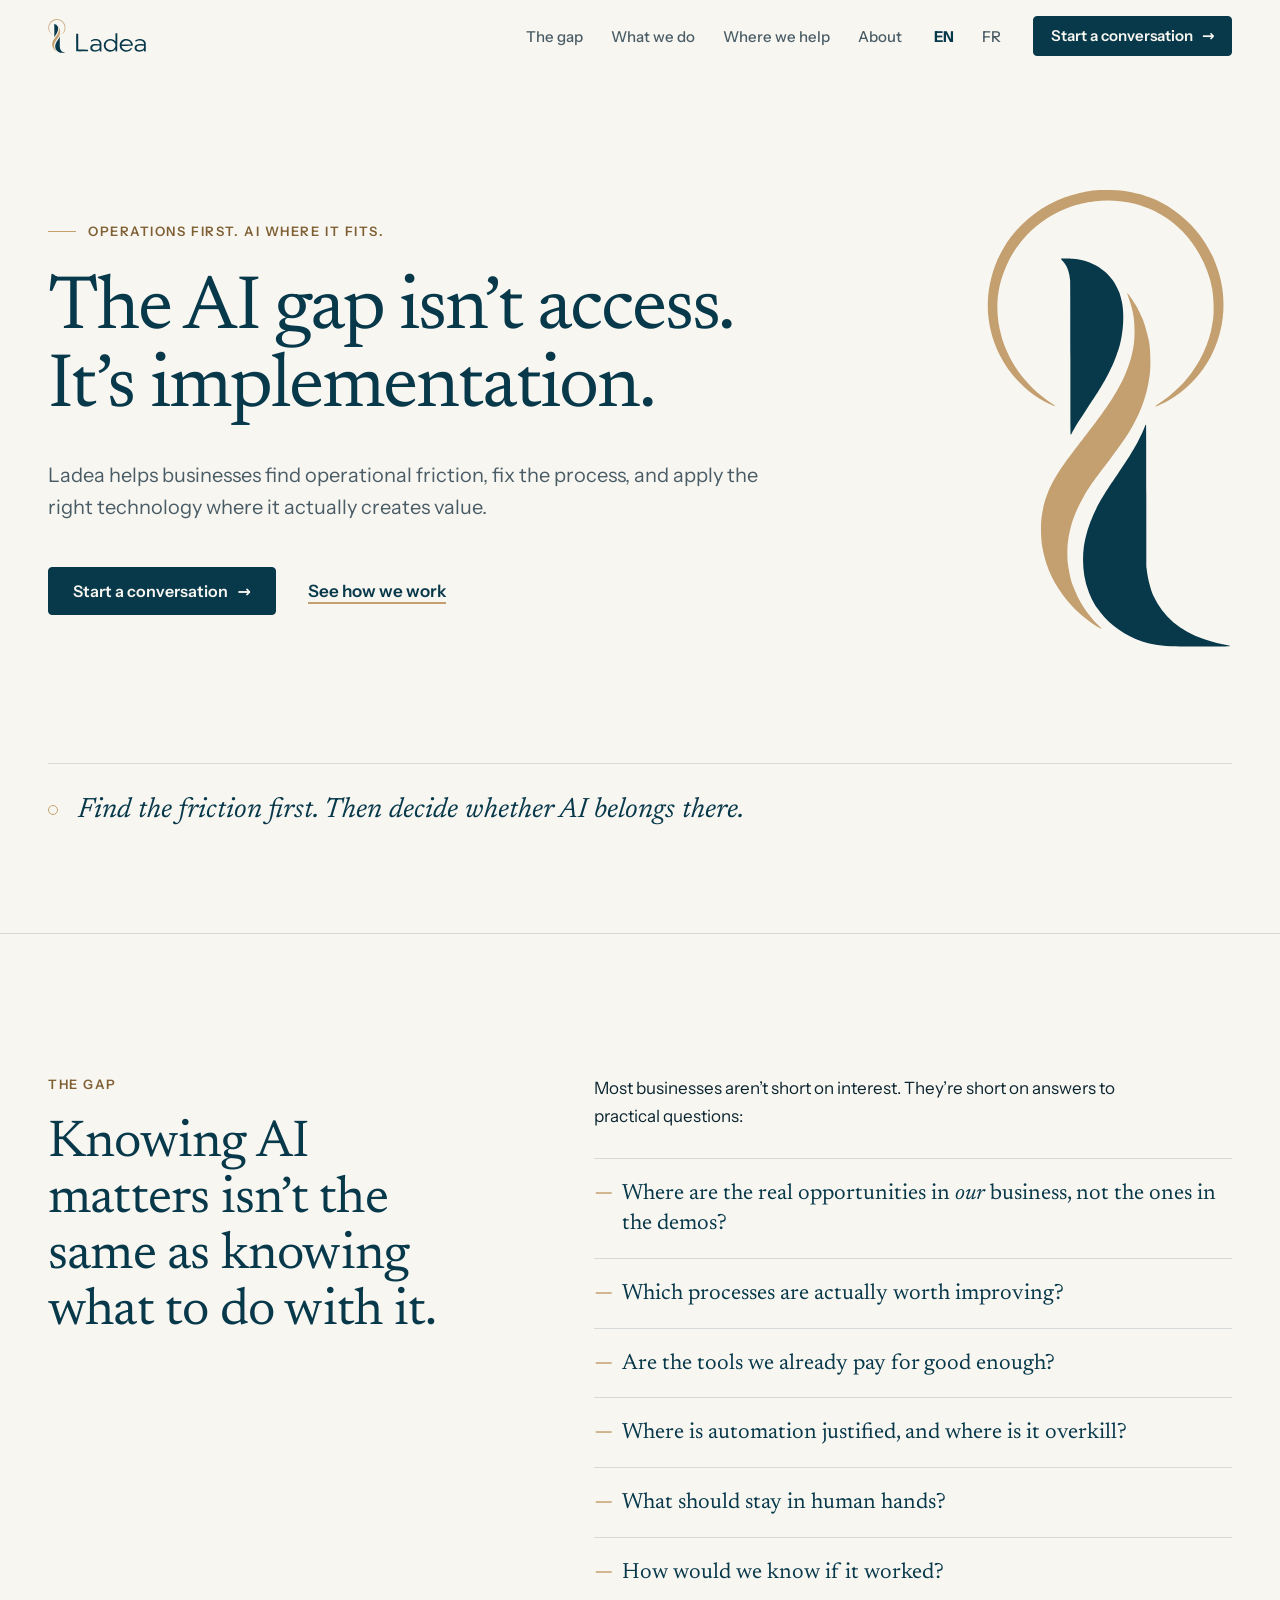
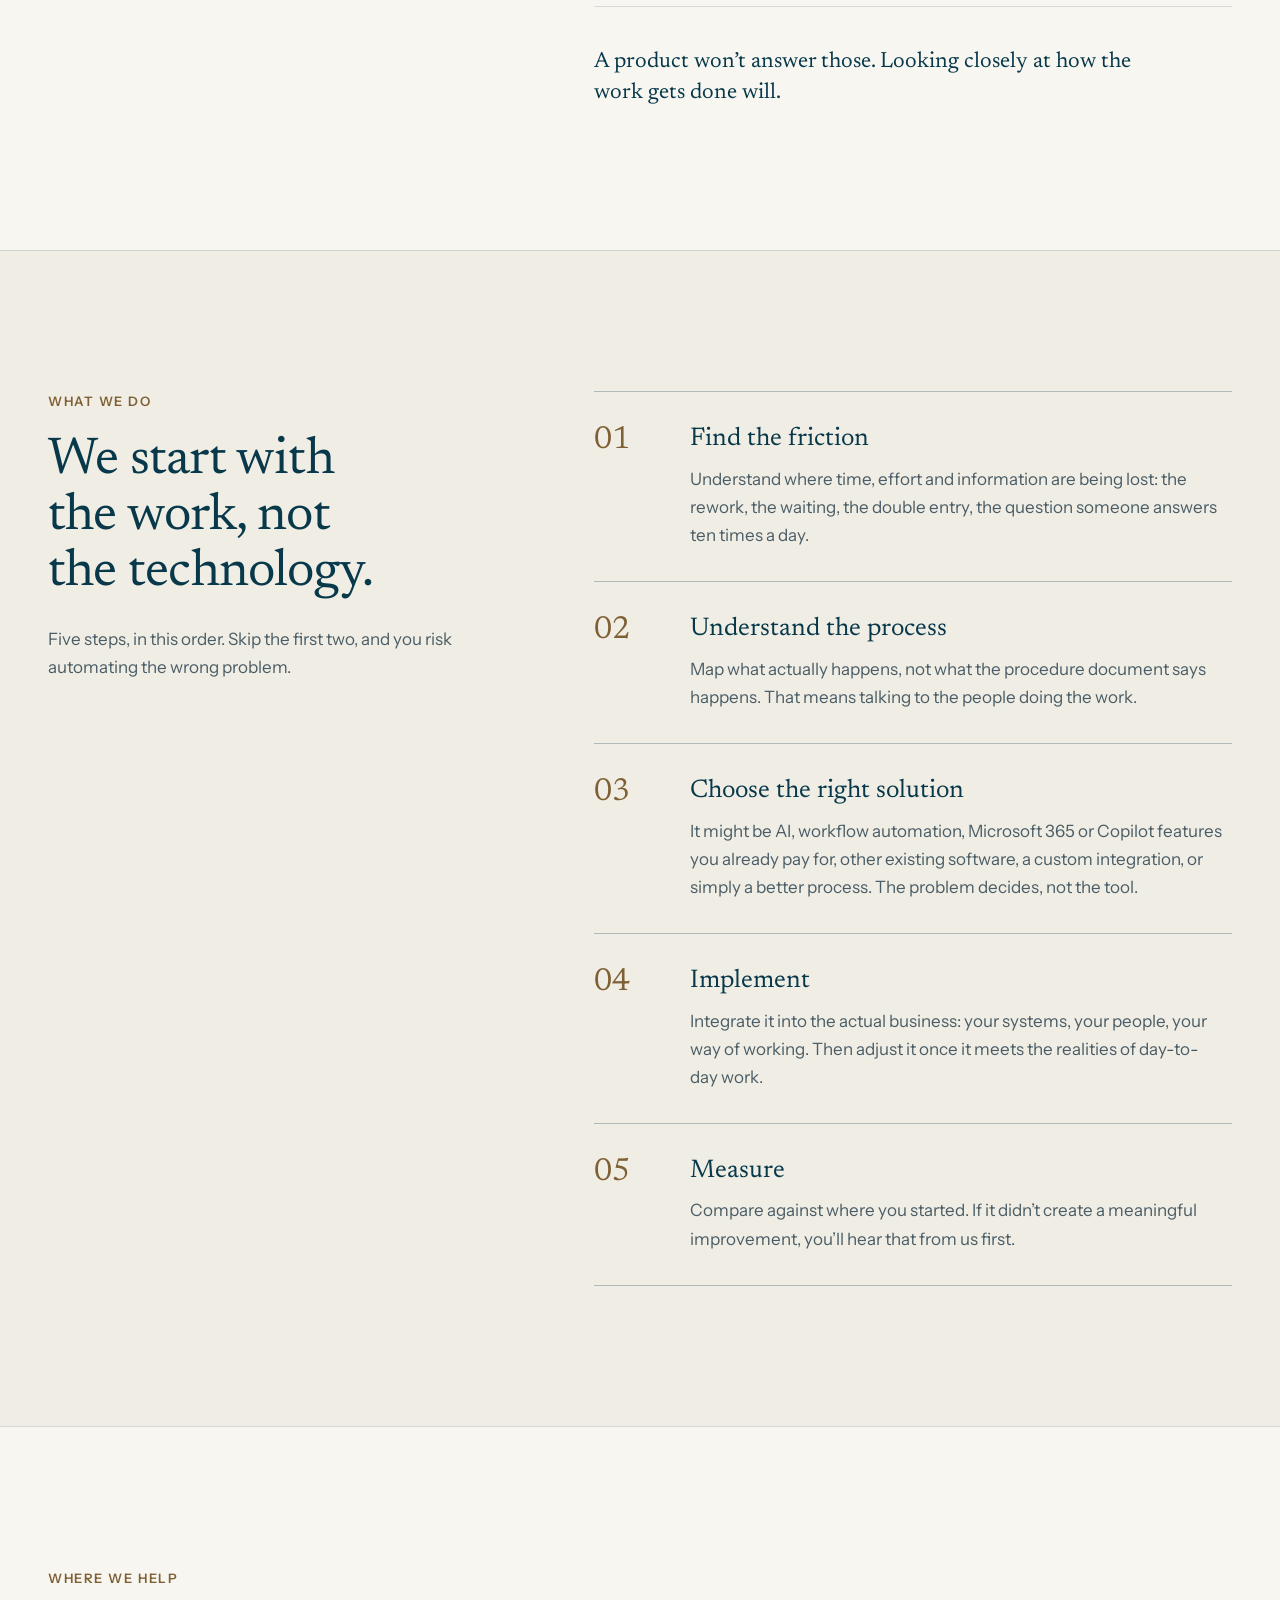
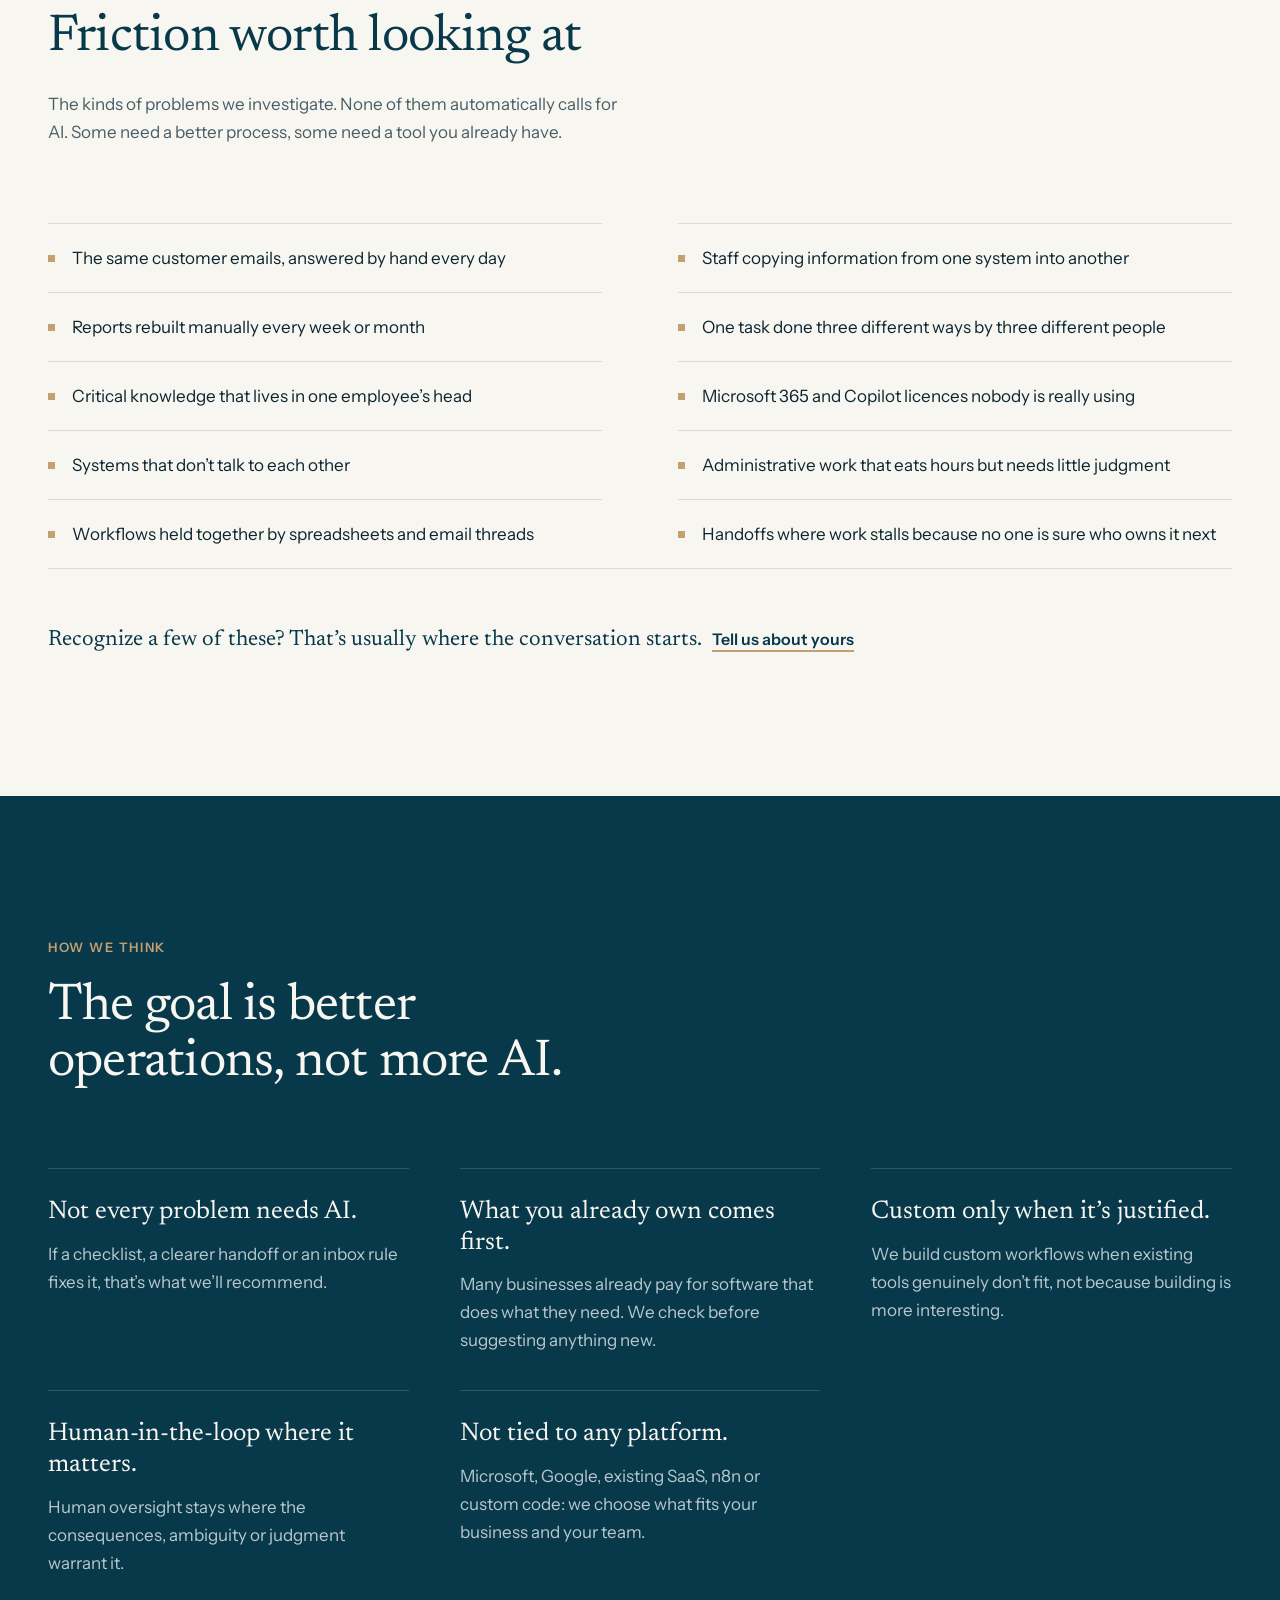
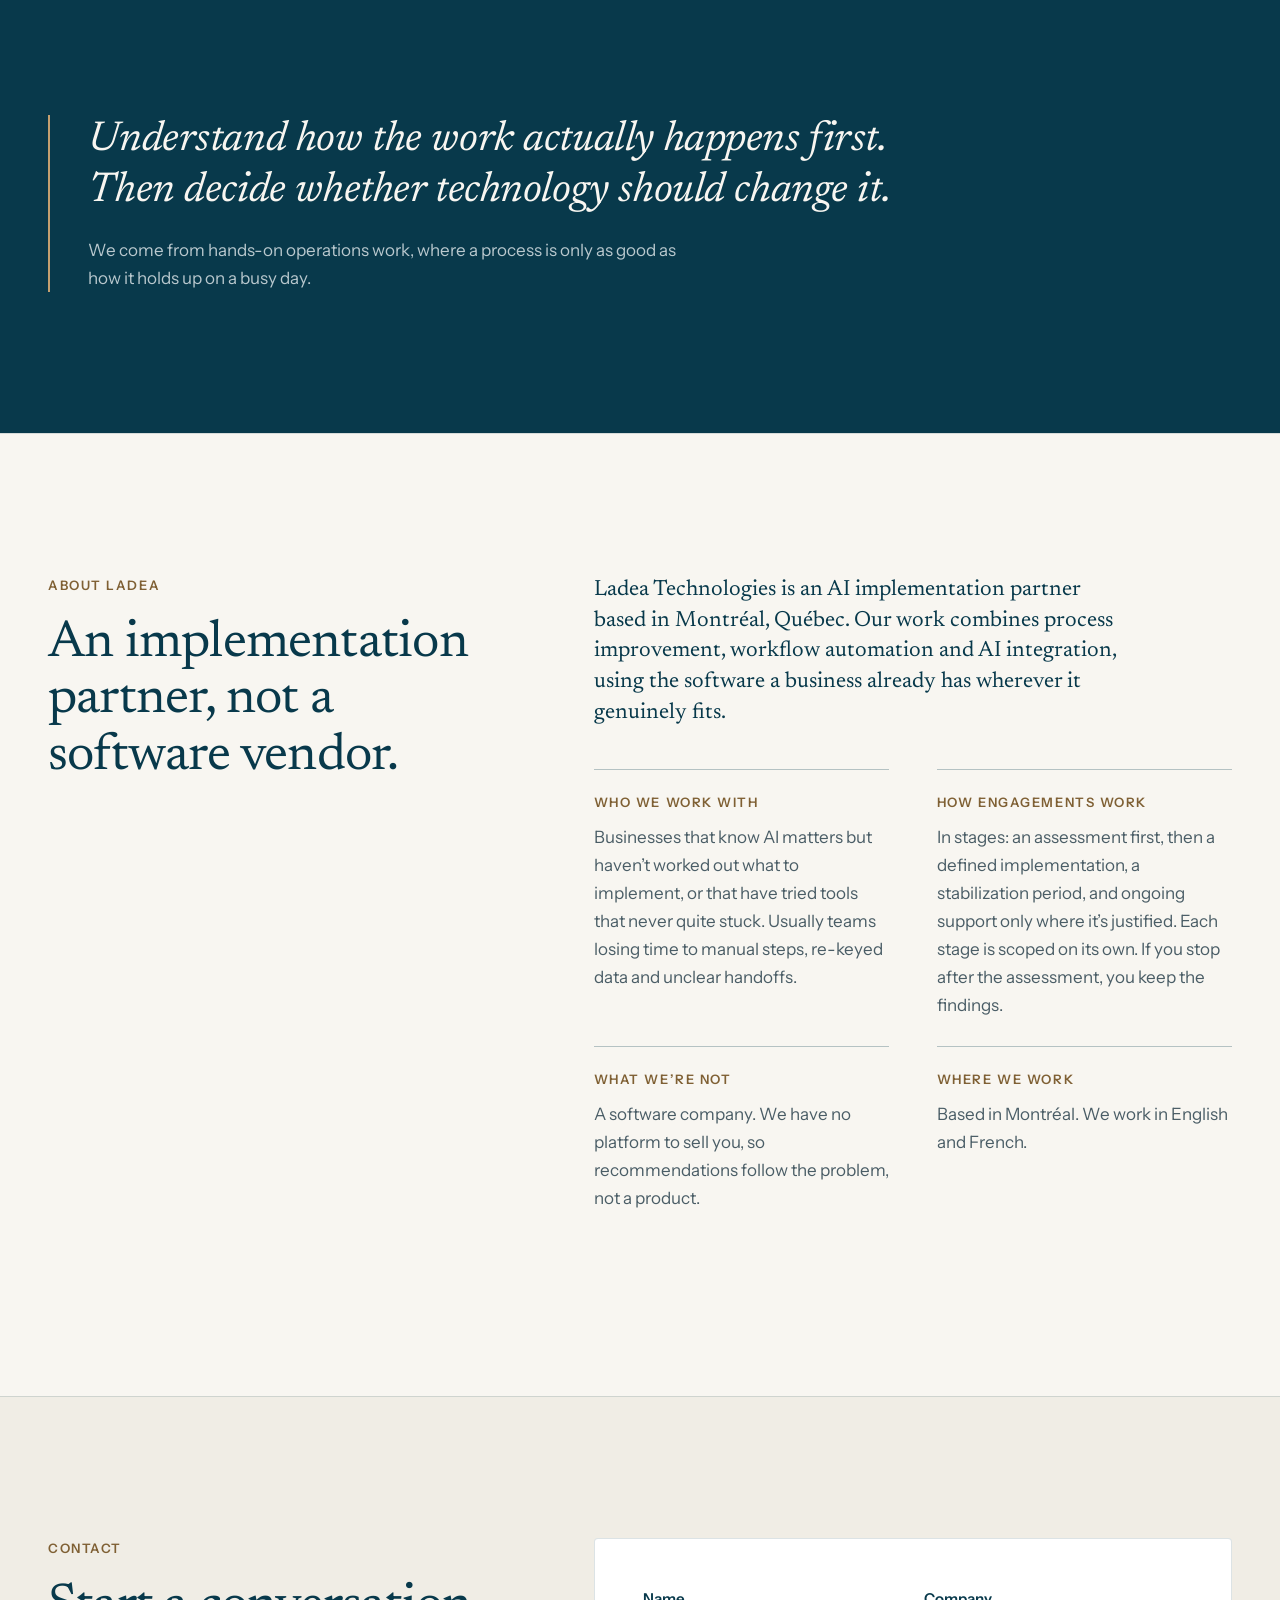
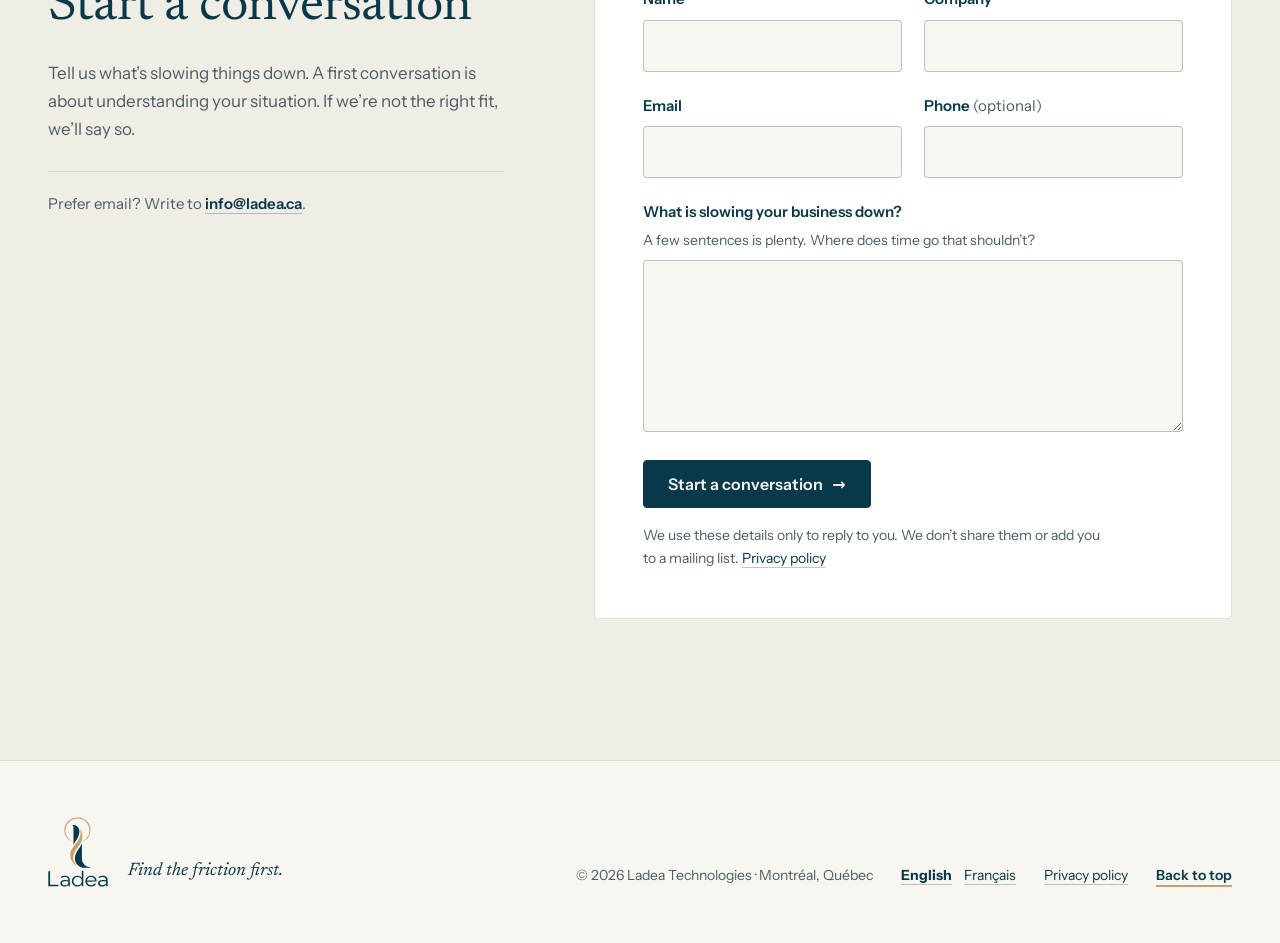
==== public/index.html @ 9070e214 "Import ladea.ca site source Co-Authored-By: Claude Opus 5.5 (1M context) <noreply@anthropic.com> Cla" ====
<!doctype html>
<html lang="en-CA">
<head>
  <meta charset="utf-8">
  <script>document.documentElement.classList.add('js')</script>
  <meta name="viewport" content="width=device-width, initial-scale=1">
  <title>Ladea | AI Implementation and Process Improvement in Montréal</title>
  <meta name="description" content="Ladea is a Montréal-based AI implementation partner. We find operational friction, fix the process, then apply the right technology where it creates value.">
  <meta name="robots" content="index, follow, max-snippet:-1, max-image-preview:large">
  <link rel="canonical" href="https://ladea.ca/">
  <!-- hreflang links are generated automatically once a second locale (e.g. locales/fr.json) exists -->
  <link rel="alternate" hreflang="en" href="https://ladea.ca/">
  <link rel="alternate" hreflang="fr" href="https://ladea.ca/fr/">
  <link rel="alternate" hreflang="x-default" href="https://ladea.ca/">
  
  <meta name="theme-color" content="#F8F6F1">
  <meta name="color-scheme" content="light">

  <!-- Open Graph / social previews -->
  <meta property="og:type" content="website">
  <meta property="og:site_name" content="Ladea">
  <meta property="og:locale" content="en_CA">
  <meta property="og:locale:alternate" content="fr_CA">
    <meta property="og:url" content="https://ladea.ca/">
  <meta property="og:title" content="The AI gap isn’t access. It’s implementation.">
  <meta property="og:description" content="Ladea helps businesses find operational friction, fix the process, and apply the right technology where it actually creates value.">
  <meta property="og:image" content="https://ladea.ca/assets/og-image.png">
  <meta property="og:image:type" content="image/png">
  <meta property="og:image:width" content="1200">
  <meta property="og:image:height" content="630">
  <meta property="og:image:alt" content="Ladea logo with the line: Find the friction first. Then decide whether AI belongs there.">
  <meta name="twitter:card" content="summary_large_image">
  <meta name="twitter:title" content="The AI gap isn’t access. It’s implementation.">
  <meta name="twitter:description" content="Ladea helps businesses find operational friction, fix the process, and apply the right technology where it actually creates value.">
  <meta name="twitter:image" content="https://ladea.ca/assets/og-image.png">
  <meta name="twitter:image:alt" content="Ladea logo with the line: Find the friction first. Then decide whether AI belongs there.">

  <!-- Icons (placeholders generated from the logo mark; replace when final icons exist) -->
  <link rel="icon" href="favicon.svg" type="image/svg+xml">
  <link rel="icon" href="favicon.ico" sizes="32x32">
  <link rel="apple-touch-icon" href="apple-touch-icon.png">

  <!-- Self-hosted fonts: no third-party requests -->
  <link rel="preload" href="fonts/newsreader-latin-wght-normal.woff2" as="font" type="font/woff2" crossorigin>
  <link rel="preload" href="fonts/instrument-sans-latin-wght-normal.woff2" as="font" type="font/woff2" crossorigin>
  <link rel="stylesheet" href="styles.css">
  <script defer src="script.js"></script>

  <script type="application/ld+json">{"@context":"https://schema.org","@graph":[{"@type":"ProfessionalService","@id":"https://ladea.ca/#organization","name":"Ladea Technologies","alternateName":"Ladea","url":"https://ladea.ca/","logo":{"@type":"ImageObject","url":"https://ladea.ca/assets/ladea-logo-512.png","width":512,"height":512},"image":"https://ladea.ca/assets/og-image.png","description":"Ladea Technologies is an AI implementation partner based in Montréal, Québec. It helps businesses find operational friction, improve the underlying process, and apply AI, workflow automation or existing software only where it creates measurable value.","slogan":"Find the friction first. Then decide whether AI belongs there.","email":"info@ladea.ca","address":{"@type":"PostalAddress","addressLocality":"Montréal","addressRegion":"QC","addressCountry":"CA"},"knowsLanguage":["en","fr"],"knowsAbout":["AI implementation","AI integration","Workflow automation","Process improvement","Human-in-the-loop automation","Microsoft 365","Microsoft Copilot"],"contactPoint":{"@type":"ContactPoint","contactType":"New business inquiries","email":"info@ladea.ca","url":"https://ladea.ca/#contact","availableLanguage":["en","fr"]},"hasOfferCatalog":{"@type":"OfferCatalog","name":"Services","itemListElement":[{"@type":"Offer","itemOffered":{"@type":"Service","name":"AI implementation","description":"Selecting, integrating and configuring AI tools inside existing business processes.","provider":{"@id":"https://ladea.ca/#organization"}}},{"@type":"Offer","itemOffered":{"@type":"Service","name":"Process improvement","description":"Clarifying and simplifying processes and handoffs before, or instead of, adding new technology.","provider":{"@id":"https://ladea.ca/#organization"}}},{"@type":"Offer","itemOffered":{"@type":"Service","name":"Workflow automation","description":"Automating repetitive, rules-based work between systems, such as re-keyed data, routine emails and manual reports.","provider":{"@id":"https://ladea.ca/#organization"}}},{"@type":"Offer","itemOffered":{"@type":"Service","name":"AI integration","description":"Connecting AI capabilities to the systems a business already uses.","provider":{"@id":"https://ladea.ca/#organization"}}},{"@type":"Offer","itemOffered":{"@type":"Service","name":"Human-centred automation","description":"Automation designed so that people stay involved where the consequences, ambiguity or judgment warrant it.","provider":{"@id":"https://ladea.ca/#organization"}}}]}},{"@type":"WebSite","@id":"https://ladea.ca/#website","url":"https://ladea.ca/","name":"Ladea","inLanguage":["en","fr"],"publisher":{"@id":"https://ladea.ca/#organization"}},{"@type":"WebPage","@id":"https://ladea.ca/#webpage","url":"https://ladea.ca/","name":"Ladea | AI Implementation and Process Improvement in Montréal","description":"Ladea is a Montréal-based AI implementation partner. We find operational friction, fix the process, then apply the right technology where it creates value.","inLanguage":"en","isPartOf":{"@id":"https://ladea.ca/#website"},"about":{"@id":"https://ladea.ca/#organization"},"primaryImageOfPage":{"@type":"ImageObject","url":"https://ladea.ca/assets/og-image.png"}}]}</script>

</head>
<body>
  <a class="skip-link" href="#main">Skip to content</a>

  <!-- ============================ HEADER ============================ -->
  <header class="site-header" data-header>
    <div class="container header-inner">
      <a class="brand" href="#top" aria-label="Ladea, back to top">
        <img class="brand-mark" src="assets/ladea-mark.svg" alt="" width="18" height="33">
        <img class="brand-word" src="assets/ladea-wordmark.svg" alt="Ladea" width="78" height="21">
      </a>

            
      <ul class="lang-switch lang-switch-bar" aria-label="Language">
        <li><a href="./" hreflang="en" lang="en" aria-current="true">EN</a></li><li><a href="fr/" hreflang="fr" lang="fr" >FR</a></li>
      </ul>
      

      <button class="nav-toggle" type="button" aria-expanded="false" aria-controls="site-nav"
              data-nav-toggle data-label-open="Open menu" data-label-close="Close menu">
        <span class="visually-hidden" data-nav-toggle-label>Open menu</span>
        <span class="nav-toggle-bars" aria-hidden="true"></span>
      </button>

      <nav id="site-nav" class="site-nav" aria-label="Primary" data-nav>
        <ul>
          <li><a href="#problem">The gap</a></li>
          <li><a href="#approach">What we do</a></li>
          <li><a href="#examples">Where we help</a></li>
          <li><a href="#about">About</a></li>
        </ul>
        
        <ul class="lang-switch lang-switch-nav" aria-label="Language">
          <li><a href="./" hreflang="en" lang="en" aria-current="true">EN</a></li><li><a href="fr/" hreflang="fr" lang="fr" >FR</a></li>
        </ul>
        
        <a class="button button-small" href="#contact">Start a conversation</a>
      </nav>
    </div>
  </header>


  <main id="main">
    <!-- ============================ 1. HERO ============================ -->
    <section class="hero" id="top" aria-labelledby="hero-title">
      <div class="container hero-grid">
        <div class="hero-copy">
          <p class="eyebrow">Operations first. AI where it fits.</p>
          <h1 id="hero-title" class="hero-title">The AI gap isn’t access. It’s implementation.</h1>
          <p class="hero-lead">Ladea helps businesses find operational friction, fix the process, and apply the right technology where it actually creates value.</p>
          <div class="hero-actions">
            <a class="button" href="#contact">Start a conversation</a>
            <a class="text-link" href="#approach">See how we work</a>
          </div>
        </div>
        <figure class="hero-mark" aria-hidden="true">
          <img src="assets/ladea-mark.svg" alt="" width="966" height="1781">
        </figure>
      </div>
      <div class="container">
        <p class="belief"><span class="belief-rule" aria-hidden="true"></span>Find the friction first. Then decide whether AI belongs there.</p>
      </div>
    </section>

    <!-- ============================ 2. PROBLEM ============================ -->
    <section class="section" id="problem" aria-labelledby="problem-title">
      <div class="container split">
        <header class="section-head">
          <p class="section-label">The gap</p>
          <h2 id="problem-title">Knowing AI matters isn’t the same as knowing what to do with it.</h2>
        </header>
        <div class="section-body">
          <p class="lead">Most businesses aren’t short on interest. They’re short on answers to practical questions:</p>
          <ul class="question-list">
            <li data-reveal><span>Where are the real opportunities in <em>our</em> business, not the ones in the demos?</span></li>
            <li data-reveal><span>Which processes are actually worth improving?</span></li>
            <li data-reveal><span>Are the tools we already pay for good enough?</span></li>
            <li data-reveal><span>Where is automation justified, and where is it overkill?</span></li>
            <li data-reveal><span>What should stay in human hands?</span></li>
            <li data-reveal><span>How would we know if it worked?</span></li>
            
          </ul>
          <p class="closing">A product won’t answer those. Looking closely at how the work gets done will.</p>
        </div>
      </div>
    </section>

    <!-- ============================ 3. WHAT LADEA DOES ============================ -->
    <section class="section section-alt" id="approach" aria-labelledby="approach-title">
      <div class="container split">
        <header class="section-head sticky-head">
          <p class="section-label">What we do</p>
          <h2 id="approach-title">We start with the work, not the technology.</h2>
          <p class="section-intro">Five steps, in this order. Skip the first two, and you risk automating the wrong problem.</p>
        </header>
        <ol class="step-list">
          
          <li class="step" data-reveal>
            <span class="step-num" aria-hidden="true">01</span>
            <div>
              <h3>Find the friction</h3>
              <p>Understand where time, effort and information are being lost: the rework, the waiting, the double entry, the question someone answers ten times a day.</p>
            </div>
          </li>
          
          <li class="step" data-reveal>
            <span class="step-num" aria-hidden="true">02</span>
            <div>
              <h3>Understand the process</h3>
              <p>Map what actually happens, not what the procedure document says happens. That means talking to the people doing the work.</p>
            </div>
          </li>
          
          <li class="step" data-reveal>
            <span class="step-num" aria-hidden="true">03</span>
            <div>
              <h3>Choose the right solution</h3>
              <p>It might be AI, workflow automation, Microsoft 365 or Copilot features you already pay for, other existing software, a custom integration, or simply a better process. The problem decides, not the tool.</p>
            </div>
          </li>
          
          <li class="step" data-reveal>
            <span class="step-num" aria-hidden="true">04</span>
            <div>
              <h3>Implement</h3>
              <p>Integrate it into the actual business: your systems, your people, your way of working. Then adjust it once it meets the realities of day-to-day work.</p>
            </div>
          </li>
          
          <li class="step" data-reveal>
            <span class="step-num" aria-hidden="true">05</span>
            <div>
              <h3>Measure</h3>
              <p>Compare against where you started. If it didn’t create a meaningful improvement, you’ll hear that from us first.</p>
            </div>
          </li>
          
        </ol>
      </div>
    </section>

    <!-- ============================ 4. EXAMPLES ============================ -->
    <section class="section" id="examples" aria-labelledby="examples-title">
      <div class="container">
        <header class="section-head section-head-wide">
          <p class="section-label">Where we help</p>
          <h2 id="examples-title">Friction worth looking at</h2>
          <p class="section-intro">The kinds of problems we investigate. None of them automatically calls for AI. Some need a better process, some need a tool you already have.</p>
        </header>
        <ul class="friction-list">
          <li data-reveal><span>The same customer emails, answered by hand every day</span></li>
          <li data-reveal><span>Staff copying information from one system into another</span></li>
          <li data-reveal><span>Reports rebuilt manually every week or month</span></li>
          <li data-reveal><span>One task done three different ways by three different people</span></li>
          <li data-reveal><span>Critical knowledge that lives in one employee’s head</span></li>
          <li data-reveal><span>Microsoft 365 and Copilot licences nobody is really using</span></li>
          <li data-reveal><span>Systems that don’t talk to each other</span></li>
          <li data-reveal><span>Administrative work that eats hours but needs little judgment</span></li>
          <li data-reveal><span>Workflows held together by spreadsheets and email threads</span></li>
          <li data-reveal><span>Handoffs where work stalls because no one is sure who owns it next</span></li>
          
        </ul>
        <p class="closing closing-inline">Recognize a few of these? That’s usually where the conversation starts. <a class="text-link" href="#contact">Tell us about yours</a></p>
      </div>
    </section>

    <!-- ============================ 5. PRINCIPLES ============================ -->
    <section class="section section-dark" id="principles" aria-labelledby="principles-title">
      <div class="container">
        <header class="section-head section-head-wide">
          <p class="section-label">How we think</p>
          <h2 id="principles-title">The goal is better operations, not more AI.</h2>
        </header>
        <ul class="principle-grid">
          
          <li class="principle" data-reveal>
            <h3>Not every problem needs AI.</h3>
            <p>If a checklist, a clearer handoff or an inbox rule fixes it, that’s what we’ll recommend.</p>
          </li>
          
          <li class="principle" data-reveal>
            <h3>What you already own comes first.</h3>
            <p>Many businesses already pay for software that does what they need. We check before suggesting anything new.</p>
          </li>
          
          <li class="principle" data-reveal>
            <h3>Custom only when it’s justified.</h3>
            <p>We build custom workflows when existing tools genuinely don’t fit, not because building is more interesting.</p>
          </li>
          
          <li class="principle" data-reveal>
            <h3>Human-in-the-loop where it matters.</h3>
            <p>Human oversight stays where the consequences, ambiguity or judgment warrant it.</p>
          </li>
          
          <li class="principle" data-reveal>
            <h3>Not tied to any platform.</h3>
            <p>Microsoft, Google, existing SaaS, n8n or custom code: we choose what fits your business and your team.</p>
          </li>
          
        </ul>
        <figure class="philosophy">
          <blockquote><p>Understand how the work actually happens first. Then decide whether technology should change it.</p></blockquote>
          <figcaption>We come from hands-on operations work, where a process is only as good as how it holds up on a busy day.</figcaption>
        </figure>
      </div>
    </section>

    <!-- ============================ 6. ABOUT ============================
         Plain, quotable statements: what Ladea is, who it helps, how it works, where.
         Search engines and AI answer engines tend to lift sentences like these directly. -->
    <section class="section" id="about" aria-labelledby="about-title">
      <div class="container split">
        <header class="section-head">
          <p class="section-label">About Ladea</p>
          <h2 id="about-title">An implementation partner, not a software vendor.</h2>
        </header>
        <div class="section-body">
          <p class="about-lead">Ladea Technologies is an AI implementation partner based in Montréal, Québec. Our work combines process improvement, workflow automation and AI integration, using the software a business already has wherever it genuinely fits.</p>
          <dl class="fact-list">
            
            <div class="fact" data-reveal>
              <dt>Who we work with</dt>
              <dd>Businesses that know AI matters but haven’t worked out what to implement, or that have tried tools that never quite stuck. Usually teams losing time to manual steps, re-keyed data and unclear handoffs.</dd>
            </div>
            
            <div class="fact" data-reveal>
              <dt>How engagements work</dt>
              <dd>In stages: an assessment first, then a defined implementation, a stabilization period, and ongoing support only where it’s justified. Each stage is scoped on its own. If you stop after the assessment, you keep the findings.</dd>
            </div>
            
            <div class="fact" data-reveal>
              <dt>What we’re not</dt>
              <dd>A software company. We have no platform to sell you, so recommendations follow the problem, not a product.</dd>
            </div>
            
            <div class="fact" data-reveal>
              <dt>Where we work</dt>
              <dd>Based in Montréal. We work in English and French.</dd>
            </div>
            
          </dl>
        </div>
      </div>
    </section>

    <!-- ============================ 7. CONTACT ============================ -->
    <section class="section section-contact" id="contact" aria-labelledby="contact-title">
      <div class="container split">
        <header class="section-head">
          <p class="section-label">Contact</p>
          <h2 id="contact-title">Start a conversation</h2>
          <p class="section-intro">Tell us what’s slowing things down. A first conversation is about understanding your situation. If we’re not the right fit, we’ll say so.</p>
          <p class="contact-email">Prefer email? Write to <a href="mailto:info@ladea.ca">info@ladea.ca</a>.</p>
        </header>

        <div class="form-wrap">
          <!--
            CONTACT FORM
            - The submission endpoint comes from site.json → form.endpoint (injected into action="").
            - The adapter (formdata | json | hubspot) comes from site.json → form.adapter.
            - Without JavaScript the browser posts the form normally to the same endpoint.
            - Field names (name, company, email, phone, message) are what the backend receives.
            See README.md → "Connecting the form".
          -->
          <form class="contact-form" action="https://ladea.app.n8n.cloud/webhook/ladea-contact" method="post"
                data-contact-form
                data-adapter="json"
                data-msg-summary="Please check the highlighted fields."
                data-msg-required="This field is required."
                data-msg-email="Please enter a valid email address, like name@company.com."
                data-msg-phone="Please enter a valid phone number, or leave it blank."
                data-msg-message-short="Please add a little more detail (at least 20 characters)."
                data-msg-network="Your message couldn’t be sent. Please try again, or write to us at info@ladea.ca."
                data-msg-not-configured="This form isn’t connected yet. Please write to us at info@ladea.ca instead."
                data-msg-sending="Sending…">

            <p class="form-summary" role="alert" data-form-summary hidden></p>

            <div class="field-row">
              <div class="field">
                <label for="f-name">Name</label>
                <input id="f-name" name="name" type="text" autocomplete="name" required maxlength="120" aria-describedby="f-name-err">
                <p class="field-error" id="f-name-err" data-error-for="name"></p>
              </div>
              <div class="field">
                <label for="f-company">Company</label>
                <input id="f-company" name="company" type="text" autocomplete="organization" required maxlength="160" aria-describedby="f-company-err">
                <p class="field-error" id="f-company-err" data-error-for="company"></p>
              </div>
            </div>

            <div class="field-row">
              <div class="field">
                <label for="f-email">Email</label>
                <input id="f-email" name="email" type="email" autocomplete="email" inputmode="email" required maxlength="200" aria-describedby="f-email-err">
                <p class="field-error" id="f-email-err" data-error-for="email"></p>
              </div>
              <div class="field">
                <label for="f-phone">Phone <span class="optional">(optional)</span></label>
                <input id="f-phone" name="phone" type="tel" autocomplete="tel" inputmode="tel" maxlength="40" aria-describedby="f-phone-err">
                <p class="field-error" id="f-phone-err" data-error-for="phone"></p>
              </div>
            </div>

            <div class="field">
              <label for="f-message">What is slowing your business down?</label>
              <p class="field-hint" id="f-message-hint">A few sentences is plenty. Where does time go that shouldn’t?</p>
              <textarea id="f-message" name="message" rows="6" required minlength="20" maxlength="5000" aria-describedby="f-message-hint f-message-err"></textarea>
              <p class="field-error" id="f-message-err" data-error-for="message"></p>
            </div>

            <!-- Spam trap: hidden from people, filled in by bots. "_gotcha" is Formspree's convention. -->
            <div class="hp" aria-hidden="true">
              <label for="f-hp">Leave this field empty</label>
              <input id="f-hp" name="_gotcha" type="text" tabindex="-1" autocomplete="off">
            </div>

            <input type="hidden" name="language" value="en">

            <div class="form-actions">
              <button class="button" type="submit" data-submit>Start a conversation</button>
              <p class="form-privacy">We use these details only to reply to you. We don’t share them or add you to a mailing list. <a href="privacy/">Privacy policy</a></p>
            </div>
          </form>

          <div class="form-success" data-form-success tabindex="-1" hidden>
            <img src="assets/ladea-mark.svg" alt="" width="24" height="44">
            <h3>Thank you. Your message is in.</h3>
            <p>We’ll read it properly and get back to you soon.</p>
          </div>
        </div>
      </div>
    </section>
  </main>

  <!-- ============================ FOOTER ============================ -->
  <footer class="site-footer">
    <div class="container footer-inner">
      <div class="footer-brand">
        <img src="assets/ladea-logo.svg" alt="Ladea" width="60" height="70">
        <p>Find the friction first.</p>
      </div>
      <div class="footer-meta">
        <p>&copy; <span data-year>2026</span> Ladea Technologies · Montréal, Québec</p>
        
        <ul class="lang-switch" aria-label="Language">
          <li><a href="./" hreflang="en" lang="en" aria-current="true">English</a></li><li><a href="fr/" hreflang="fr" lang="fr" >Français</a></li>
        </ul>
        
        <a href="privacy/">Privacy policy</a>
        <a class="text-link" href="#top">Back to top</a>
      </div>
    </div>
  </footer>

</body>
</html>
---- public/styles.css ----
/* ==========================================================================
   Ladea — styles.css
   --------------------------------------------------------------------------
   1. Fonts            5. Header & nav       9. Principles (dark band)
   2. Tokens           6. Hero              10. Timeline
   3. Base             7. Sections          11. Contact form
   4. Utilities        8. Lists & steps     12. Footer / motion / print
   Colours come from the logo: navy #08394B, gold #C4A070.
   Gold is decorative on light backgrounds (low contrast); use --gold-text
   for any gold-coloured text on paper.
   ========================================================================== */

/* 1. Fonts — self-hosted, SIL Open Font License (see fonts/OFL-*.txt) ----- */
@font-face {
  font-family: "Newsreader";
  src: url("fonts/newsreader-latin-wght-normal.woff2") format("woff2");
  font-weight: 200 800;
  font-style: normal;
  font-display: swap;
}
@font-face {
  font-family: "Newsreader";
  src: url("fonts/newsreader-latin-wght-italic.woff2") format("woff2");
  font-weight: 200 800;
  font-style: italic;
  font-display: swap;
}
@font-face {
  font-family: "Instrument Sans";
  src: url("fonts/instrument-sans-latin-wght-normal.woff2") format("woff2");
  font-weight: 400 700;
  font-style: normal;
  font-display: swap;
}

/* 2. Tokens --------------------------------------------------------------- */
:root {
  --paper: #F8F6F1;
  --paper-alt: #F0EDE5;
  --white: #FFFFFF;
  --ink: #0B2530;          /* body text          14.7:1 on paper */
  --navy: #08394B;         /* brand navy         11.5:1 on paper */
  --navy-deep: #062C3A;
  --muted: #4A5D66;        /* secondary text      6.4:1 on paper */
  --gold: #C4A070;         /* brand gold — decorative on paper; 5.1:1 on navy */
  --gold-text: #7F6034;    /* gold for text on paper, 5.4:1 */
  --on-dark: #F8F6F1;
  --on-dark-muted: #B9C8CE; /* 7.2:1 on navy */
  --line: rgba(8, 57, 75, 0.14);
  --line-strong: rgba(8, 57, 75, 0.28);
  --line-dark: rgba(248, 246, 241, 0.16);
  --error: #A12A1F;

  --font-serif: "Newsreader", "Iowan Old Style", "Palatino Linotype", Georgia, serif;
  --font-sans: "Instrument Sans", system-ui, -apple-system, "Segoe UI", Roboto, sans-serif;

  --container: 1200px;
  --gutter: clamp(20px, 5vw, 48px);
  --section-y: clamp(80px, 11vw, 150px);
  --header-h: 72px;
  --radius: 4px;
  /* Serif sizes shared across components, so similar roles look identical */
  --fs-serif-sub: clamp(1.375rem, 1.2rem + 0.5vw, 1.625rem);    /* 22→26px: step, principle, legal and success titles */
  --fs-serif-lead: clamp(1.1875rem, 1.1rem + 0.4vw, 1.375rem);  /* 19→22px: serif lead lines and question list */
  --ease: cubic-bezier(0.2, 0.7, 0.2, 1);
}

/* 3. Base ----------------------------------------------------------------- */
*, *::before, *::after { box-sizing: border-box; }

html {
  -webkit-text-size-adjust: 100%;
  text-size-adjust: 100%;
  scroll-padding-top: calc(var(--header-h) + 16px);
}
@media (prefers-reduced-motion: no-preference) {
  html { scroll-behavior: smooth; }
}

body {
  margin: 0;
  background: var(--paper);
  color: var(--ink);
  font-family: var(--font-sans);
  font-size: clamp(1rem, 0.96rem + 0.2vw, 1.0625rem);
  line-height: 1.65;
  -webkit-font-smoothing: antialiased;
  text-rendering: optimizeLegibility;
}

h1, h2, h3, p, ul, ol, figure, blockquote { margin: 0; }
ul, ol { padding: 0; list-style: none; }
img { display: block; max-width: 100%; height: auto; }
/* Make the hidden attribute win over component display rules (e.g. .contact-form { display: grid }). */
[hidden] { display: none !important; }

h1, h2 {
  font-family: var(--font-serif);
  font-weight: 400;
  letter-spacing: -0.015em;
  color: var(--navy);
  text-wrap: balance;
}
h2 { font-size: clamp(2rem, 1.4rem + 2.4vw, 3.25rem); line-height: 1.08; }
h3 { font-size: 1.125rem; font-weight: 600; line-height: 1.35; color: var(--navy); }
p { text-wrap: pretty; }
em { font-style: italic; }

a { color: inherit; }
:focus-visible {
  outline: 2px solid var(--navy);
  outline-offset: 3px;
  border-radius: 2px;
}
::selection { background: rgba(196, 160, 112, 0.35); }

/* 4. Utilities ------------------------------------------------------------ */
.container {
  width: 100%;
  max-width: calc(var(--container) + 2 * var(--gutter));
  margin-inline: auto;
  padding-inline: var(--gutter);
}
.visually-hidden {
  position: absolute !important;
  width: 1px; height: 1px;
  overflow: hidden; clip: rect(0 0 0 0); clip-path: inset(50%);
  white-space: nowrap;
}
.skip-link {
  position: absolute; left: 16px; top: -100px; z-index: 100;
  background: var(--navy); color: var(--on-dark);
  padding: 10px 16px; border-radius: var(--radius); text-decoration: none;
}
.skip-link:focus { top: 16px; }

.button {
  display: inline-flex; align-items: center; gap: 0.6em;
  min-height: 48px; padding: 0.8em 1.5em;
  background: var(--navy); color: var(--on-dark);
  border: 1px solid var(--navy); border-radius: var(--radius);
  font: 600 1rem/1.2 var(--font-sans);
  text-decoration: none; cursor: pointer;
  transition: background-color 0.2s var(--ease);
}
.button::after {
  content: "→";
  transition: transform 0.2s var(--ease);
}
.button:hover { background: var(--navy-deep); }
.button:active { background: #04212C; }
.button:hover::after { transform: translateX(3px); }
.button[disabled] { opacity: 0.6; cursor: progress; }
.button-small { min-height: 40px; padding: 0.55em 1.1em; font-size: 0.9375rem; }

.text-link {
  color: var(--navy); font-weight: 600;
  text-decoration: underline; text-decoration-color: var(--gold);
  text-decoration-thickness: 2px; text-underline-offset: 5px;
  transition: text-decoration-color 0.2s var(--ease);
}
.text-link:hover { text-decoration-color: var(--navy); }
.text-link:active { color: var(--navy-deep); }

/* Inline links (privacy, email, footer, language switch): one shared style */
.form-privacy a, .contact-email a, .legal-section a, .footer-meta a:not(.text-link) {
  color: var(--navy);
  text-decoration: underline;
  text-decoration-thickness: 1px;
  text-underline-offset: 4px;
  text-decoration-color: var(--line-strong);
  transition: text-decoration-color 0.2s var(--ease);
}
.form-privacy a:hover, .contact-email a:hover, .legal-section a:hover, .footer-meta a:not(.text-link):hover {
  text-decoration-color: var(--gold);
}
.form-privacy a:active, .contact-email a:active, .legal-section a:active, .footer-meta a:active { color: var(--navy-deep); }

/* 5. Header & nav --------------------------------------------------------- */
.site-header {
  position: sticky; top: 0; z-index: 50;
  background: var(--paper);
  border-bottom: 1px solid transparent;
  transition: border-color 0.25s var(--ease);
}
.site-header.is-scrolled { border-bottom-color: var(--line); }
.header-inner {
  display: flex; align-items: center; justify-content: space-between;
  height: var(--header-h); gap: 24px;
}
.brand { display: inline-flex; align-items: flex-end; gap: 10px; text-decoration: none; }
.brand-mark { height: 34px; width: auto; }
.brand-word { height: 19px; width: auto; margin-bottom: 1px; }

.site-nav { display: flex; align-items: center; gap: 32px; }
.site-nav ul { display: flex; gap: 28px; }
.site-nav a:not(.button) {
  font-size: 0.9375rem; font-weight: 500; color: var(--muted);
  text-decoration: none; transition: color 0.2s var(--ease);
}
.site-nav a:not(.button):hover,
.site-nav a[aria-current] { color: var(--navy); }
.lang-switch { display: flex; gap: 12px; }
.lang-switch a, .footer-meta a, .site-nav ul a { display: inline-block; padding-block: 11px; margin-block: -11px; }
.hero-actions .text-link, .closing-inline .text-link { padding-block: 10px; margin-block: -10px; }
.form-privacy a { padding-block: 8px; } /* inline: enlarges the tap area without moving text */
.lang-switch a[aria-current] { font-weight: 700; }
.site-nav a { white-space: nowrap; } /* nav labels and the header button never break mid-phrase */
.lang-switch-bar { display: none; } /* shown in the header bar only when the nav collapses (≤1080px) */

.nav-toggle { display: none; }

@media (max-width: 1080px) { /* header nav collapses here: the French labels need ~1025px on one row */
  .nav-toggle {
    display: inline-flex; align-items: center; justify-content: center;
    width: 44px; height: 44px; margin-right: -10px;
    background: none; border: 0; cursor: pointer; color: var(--navy);
  }
  .nav-toggle-bars,
  .nav-toggle-bars::before,
  .nav-toggle-bars::after {
    display: block; width: 22px; height: 2px; background: currentColor;
    transition: transform 0.25s var(--ease), opacity 0.2s;
  }
  .nav-toggle-bars { position: relative; }
  .nav-toggle-bars::before, .nav-toggle-bars::after { content: ""; position: absolute; left: 0; }
  .nav-toggle-bars::before { top: -7px; }
  .nav-toggle-bars::after { top: 7px; }
  .nav-toggle[aria-expanded="true"] .nav-toggle-bars { background: transparent; }
  .nav-toggle[aria-expanded="true"] .nav-toggle-bars::before { transform: translateY(7px) rotate(45deg); }
  .nav-toggle[aria-expanded="true"] .nav-toggle-bars::after { transform: translateY(-7px) rotate(-45deg); }

  /* Without JS the nav stays visible (stacked) so every link is reachable. */
  .js .site-nav {
    position: fixed; inset: var(--header-h) 0 auto 0;
    flex-direction: column; align-items: stretch; gap: 24px;
    padding: 24px var(--gutter) 32px;
    background: var(--paper); border-bottom: 1px solid var(--line);
    box-shadow: 0 24px 40px -24px rgba(8, 57, 75, 0.25);
    visibility: hidden; opacity: 0; transform: translateY(-8px);
    transition: opacity 0.2s var(--ease), transform 0.2s var(--ease), visibility 0s 0.2s;
  }
  .js .site-nav.is-open {
    visibility: visible; opacity: 1; transform: none;
    transition: opacity 0.2s var(--ease), transform 0.2s var(--ease);
  }
  .site-nav ul { flex-direction: column; gap: 0; }
  .site-nav ul li a:not(.button) {
    display: block; padding: 14px 0; margin: 0; font-size: 1.0625rem; color: var(--navy);
    border-bottom: 1px solid var(--line);
  }
  /* Language switch: always visible in the header bar; the hamburger controls navigation only */
  .site-nav .lang-switch-nav { display: none; } /* beats .site-nav ul { display: flex } */
  .lang-switch-bar {
    display: flex; gap: 4px; margin-left: auto; margin-right: 6px;
    font-size: 0.9375rem;
  }
  .lang-switch-bar a {
    display: inline-block; min-width: 36px; padding: 11px 6px; margin: 0;
    text-align: center; text-decoration: none; color: var(--muted);
  }
  .lang-switch-bar a:hover { color: var(--navy); }
  .lang-switch-bar a[aria-current] { color: var(--navy); }
  .site-nav .button { justify-content: center; }
  html:not(.js) .header-inner { height: auto; flex-wrap: wrap; padding-block: 14px; }
  html:not(.js) .site-nav { width: 100%; flex-direction: column; align-items: stretch; gap: 16px; }
}

/* 6. Hero ----------------------------------------------------------------- */
.hero { padding-block: clamp(56px, 9vw, 120px) clamp(64px, 8vw, 110px); }
.hero-grid {
  display: grid;
  grid-template-columns: minmax(0, 1fr) auto;
  align-items: center;
  gap: clamp(40px, 8vw, 120px);
}
.eyebrow,
.section-label {
  font-size: 0.8125rem; font-weight: 600;
  letter-spacing: 0.12em; text-transform: uppercase;
  color: var(--gold-text);
}
.eyebrow { display: flex; align-items: center; gap: 12px; }
.eyebrow::before {
  content: ""; width: 28px; height: 1px; background: var(--gold);
}
.hero-title {
  margin-top: 28px;
  max-width: 17ch;
  font-size: clamp(2.5rem, 1.5rem + 4.4vw, 4.75rem);
  line-height: 1.03;
  letter-spacing: -0.025em;
}
.hero-lead {
  margin-top: 32px;
  max-width: 58ch;
  font-size: clamp(1.0625rem, 1rem + 0.35vw, 1.25rem);
  line-height: 1.6;
  color: var(--muted);
}
.hero-actions {
  display: flex; flex-wrap: wrap; align-items: center;
  gap: 16px 32px; margin-top: 44px;
}
.hero-mark img {
  height: clamp(300px, 36vw, 460px); width: auto;
}
.belief {
  display: flex; align-items: baseline; gap: 20px;
  margin-top: clamp(64px, 9vw, 120px);
  padding-top: 28px;
  border-top: 1px solid var(--line);
  font-family: var(--font-serif); font-style: italic;
  font-size: clamp(1.25rem, 1rem + 1vw, 1.75rem);
  line-height: 1.35; color: var(--navy);
}
.belief-rule { flex: none; width: 10px; height: 10px; border-radius: 50%; border: 1.5px solid var(--gold); transform: translateY(-2px); }

@media (max-width: 760px) {
  .hero-grid { grid-template-columns: 1fr; }
  .hero-mark { display: none; }
}

/* 7. Sections ------------------------------------------------------------- */
.section { padding-block: var(--section-y); border-top: 1px solid var(--line); }
.section-alt { background: var(--paper-alt); }
.section-head h2 { margin-top: 20px; }
.section-head-wide { max-width: 820px; margin-bottom: clamp(48px, 6vw, 80px); }
.section-intro { margin-top: 24px; max-width: 52ch; color: var(--muted); font-size: 1.0625rem; }

.split {
  display: grid;
  grid-template-columns: minmax(0, 5fr) minmax(0, 7fr);
  gap: clamp(40px, 7vw, 112px);
  align-items: start;
}
.sticky-head { position: sticky; top: calc(var(--header-h) + 40px); }
@media (max-width: 900px) {
  .split { grid-template-columns: 1fr; }
  .sticky-head { position: static; }
}

.lead { font-size: 1.0625rem; color: var(--ink); }
.closing {
  margin-top: 40px; max-width: 48ch;
  font-family: var(--font-serif); font-size: var(--fs-serif-lead);
  line-height: 1.4; color: var(--navy);
}
.closing-inline { max-width: none; margin-top: 56px; }
.closing-inline .text-link { font-family: var(--font-sans); font-size: 1rem; white-space: nowrap; margin-left: 6px; }

/* 8. Lists & steps -------------------------------------------------------- */
.question-list { margin-top: 28px; border-bottom: 1px solid var(--line); }
.question-list li {
  display: grid; grid-template-columns: 28px 1fr; align-items: baseline;
  padding: 18px 0; border-top: 1px solid var(--line);
  font-family: var(--font-serif);
  font-size: var(--fs-serif-lead);
  line-height: 1.35; color: var(--navy);
}
.question-list li::before { content: "—"; content: "—" / ""; color: var(--gold); font-family: var(--font-sans); }

.step-list { border-bottom: 1px solid var(--line-strong); }
.step {
  display: grid; grid-template-columns: 72px 1fr; gap: 8px 24px;
  padding: 32px 0; border-top: 1px solid var(--line-strong);
}
.step-num,
.timeline-num {
  font-family: var(--font-serif); font-size: 2rem; line-height: 1;
  color: var(--gold-text); font-variant-numeric: lining-nums tabular-nums;
}
.step h3 { font-family: var(--font-serif); font-weight: 400; font-size: var(--fs-serif-sub); line-height: 1.2; }
.step p { margin-top: 10px; color: var(--muted); max-width: 54ch; }
@media (max-width: 520px) {
  .step { grid-template-columns: 1fr; }
}

.friction-list {
  display: grid; grid-template-columns: repeat(2, minmax(0, 1fr));
  column-gap: clamp(32px, 6vw, 96px);
  border-bottom: 1px solid var(--line);
}
.friction-list li {
  display: grid; grid-template-columns: 24px 1fr; align-items: baseline;
  padding: 20px 0; border-top: 1px solid var(--line);
  font-size: 1.0625rem; color: var(--ink);
}
.friction-list li::before {
  content: ""; width: 7px; height: 7px; background: var(--gold);
  transform: translateY(-2px);
}
@media (max-width: 700px) {
  .friction-list { grid-template-columns: 1fr; }
  .closing-inline .text-link { display: inline-block; margin: 12px 0 0; }
}

/* 9. Principles (dark band) ----------------------------------------------- */
.section-dark { background: var(--navy); color: var(--on-dark); border-top: 0; }
.section-dark h2, .section-dark h3 { color: var(--on-dark); }
.section-dark .section-label { color: var(--gold); }
.section-dark :focus-visible { outline-color: var(--gold); }

.principle-grid {
  display: grid; grid-template-columns: repeat(6, minmax(0, 1fr));
  gap: 0 clamp(24px, 4vw, 56px);
}
.principle {
  grid-column: span 2;
  padding: 28px 0 36px; border-top: 1px solid var(--line-dark);
}
.principle h3 {
  font-family: var(--font-serif); font-weight: 400;
  font-size: var(--fs-serif-sub); line-height: 1.2;
}
.principle p { margin-top: 12px; color: var(--on-dark-muted); }
@media (max-width: 960px) {
  .principle-grid { grid-template-columns: repeat(2, minmax(0, 1fr)); }
  .principle { grid-column: auto; }
}
@media (max-width: 620px) {
  .principle-grid { grid-template-columns: 1fr; }
}

.philosophy {
  margin-top: clamp(56px, 8vw, 104px);
  padding-left: clamp(20px, 3vw, 40px);
  border-left: 2px solid var(--gold);
  max-width: 900px;
}
.philosophy blockquote p {
  font-family: var(--font-serif); font-style: italic;
  font-size: clamp(1.625rem, 1.2rem + 1.8vw, 2.625rem);
  line-height: 1.2; letter-spacing: -0.01em;
}
.philosophy figcaption { margin-top: 20px; color: var(--on-dark-muted); max-width: 56ch; }

/* 10. About (plain, quotable facts) ------------------------------------ */
.about-lead {
  font-family: var(--font-serif);
  font-size: var(--fs-serif-lead);
  line-height: 1.4; color: var(--navy);
  max-width: 44ch;
}
.fact-list {
  display: grid; grid-template-columns: repeat(2, minmax(0, 1fr));
  gap: 0 clamp(24px, 4vw, 48px);
  margin-top: 40px;
}
.fact { padding: 22px 0 26px; border-top: 1px solid var(--line-strong); }
.fact dt {
  font-size: 0.8125rem; font-weight: 600;
  letter-spacing: 0.12em; text-transform: uppercase;
  color: var(--gold-text);
}
.fact dd { margin: 10px 0 0; color: var(--muted); }
@media (max-width: 620px) {
  .fact-list { grid-template-columns: 1fr; }
}

/* 11. Contact form -------------------------------------------------------- */
.section-contact { background: var(--paper-alt); }
.form-wrap {
  background: var(--white);
  border: 1px solid var(--line);
  border-radius: var(--radius);
  padding: clamp(24px, 4vw, 48px);
}
.contact-form { display: grid; gap: 22px; }
.field-row { display: grid; grid-template-columns: 1fr 1fr; gap: 22px; }
@media (max-width: 560px) { .field-row { grid-template-columns: 1fr; } }
.field { display: grid; gap: 8px; align-content: start; }
.field label { font-size: 0.9375rem; font-weight: 600; color: var(--navy); }
.optional { font-weight: 400; color: var(--muted); }
.field-hint { font-size: 0.875rem; color: var(--muted); margin-top: -4px; }

.field input,
.field textarea {
  width: 100%;
  padding: 13px 14px;
  font: 400 1rem/1.5 var(--font-sans);   /* 16px prevents iOS zoom on focus */
  color: var(--ink);
  background: var(--paper);
  border: 1px solid var(--line-strong);
  border-radius: var(--radius);
  transition: border-color 0.15s, box-shadow 0.15s, background-color 0.15s;
}
.field textarea { resize: vertical; min-height: 150px; }
.field input:hover, .field textarea:hover { border-color: var(--navy); }
.field input:focus, .field textarea:focus {
  outline: none; background: var(--white);
  border-color: var(--navy);
  box-shadow: 0 0 0 3px rgba(196, 160, 112, 0.45);
}
.field [aria-invalid="true"] { border-color: var(--error); background: #FDF7F6; }
.field-error { font-size: 0.875rem; color: var(--error); min-height: 0; }
.field-error:empty { display: none; }

.form-summary {
  padding: 12px 16px; border-left: 3px solid var(--error);
  background: #FDF7F6; color: var(--error); font-size: 0.9375rem;
}
.form-actions { display: grid; gap: 16px; justify-items: start; margin-top: 6px; }
.form-privacy { font-size: 0.875rem; color: var(--muted); max-width: 52ch; }

.contact-email {
  margin-top: 28px; padding-top: 20px; border-top: 1px solid var(--line);
  font-size: 0.9375rem; color: var(--muted);
}
.contact-email a { font-weight: 600; }

/* honeypot: off-screen, not display:none (some bots skip hidden fields) */
.hp { position: absolute; left: -10000px; width: 1px; height: 1px; overflow: hidden; }

.form-success { display: grid; gap: 12px; justify-items: start; padding-block: 24px; }
.form-success[hidden] { display: none; }
.form-success img { height: 44px; width: auto; margin-bottom: 8px; }
.form-success h3 { font-family: var(--font-serif); font-weight: 400; font-size: var(--fs-serif-sub); line-height: 1.2; }
.form-success p { color: var(--muted); }
.form-success:focus { outline: none; }

/* Legal pages (privacy) ------------------------------------------------ */
.legal { padding-block: clamp(48px, 8vw, 104px) var(--section-y); }
.legal-inner { max-width: calc(760px + 2 * var(--gutter)); }
.legal-title {
  margin-top: 24px;
  font-size: clamp(2.25rem, 1.6rem + 2.6vw, 3.5rem); line-height: 1.05;
}
.legal-updated { margin-top: 16px; font-size: 0.875rem; color: var(--muted); }
.legal-intro {
  margin-top: 32px;
  font-family: var(--font-serif); font-size: var(--fs-serif-lead);
  line-height: 1.45; color: var(--navy);
}
.legal-section { margin-top: 40px; padding-top: 24px; border-top: 1px solid var(--line); }
.legal-section h2 { font-size: var(--fs-serif-sub); line-height: 1.2; }
.legal-section p, .legal-section ul { margin-top: 14px; color: var(--ink); max-width: 64ch; }
.legal-section ul { padding-left: 1.25em; list-style: disc; }
.legal-section li + li { margin-top: 4px; }
.legal-section a { font-weight: 600; }
.legal-back { margin-top: 56px; }

/* 12. Footer -------------------------------------------------------------- */
.site-footer { padding-block: 56px; border-top: 1px solid var(--line); }
.footer-inner { display: flex; flex-wrap: wrap; justify-content: space-between; align-items: flex-end; gap: 32px; }
.footer-brand { display: flex; align-items: flex-end; gap: 20px; }
.footer-brand img { height: 70px; width: auto; }
.footer-brand p { font-family: var(--font-serif); font-style: italic; font-size: 1.125rem; color: var(--navy); }
.footer-meta { display: flex; flex-wrap: wrap; align-items: center; gap: 12px 28px; font-size: 0.875rem; color: var(--muted); }
.footer-meta .text-link { font-size: 0.875rem; }

/* Motion: content is visible by default. JS marks only elements that start
   below the fold as .is-pending, and reveals them on scroll. Nothing is hidden
   without JS, for crawlers that render the full page, or with reduced motion. */
@media (prefers-reduced-motion: no-preference) {
  [data-reveal].is-pending {
    opacity: 0; transform: translateY(14px);
    transition: opacity 0.7s var(--ease), transform 0.7s var(--ease);
    transition-delay: var(--reveal-delay, 0ms);
  }
  [data-reveal].is-pending.is-visible { opacity: 1; transform: none; }

  .js .hero-copy > *, .js .hero-mark {
    animation: rise 0.9s var(--ease) both;
  }
  .js .hero-copy > :nth-child(2) { animation-delay: 80ms; }
  .js .hero-copy > :nth-child(3) { animation-delay: 160ms; }
  .js .hero-copy > :nth-child(4) { animation-delay: 240ms; }
  .js .hero-mark { animation: fade 1.4s var(--ease) 200ms both; }
}
@keyframes rise { from { opacity: 0; transform: translateY(14px); } to { opacity: 1; transform: none; } }
@keyframes fade { from { opacity: 0; } to { opacity: 1; } }

/* Narrow phones: tighter vertical rhythm so the page doesn't feel endless,
   full-width primary CTAs for an obvious tap target. */
@media (max-width: 480px) {
  :root { --section-y: 60px; }
  .hero { padding-block: 40px 56px; }
  .hero-lead { margin-top: 24px; }
  .hero-actions { margin-top: 32px; }
  .hero-actions .button,
  .form-actions .button { width: 100%; justify-content: center; }
  .hero-actions .text-link { margin-inline: auto; }
  .belief { margin-top: 48px; padding-top: 22px; gap: 14px; }
  .section-head-wide { margin-bottom: 36px; }
  .step { padding: 24px 0; }
  .closing { margin-top: 28px; }
  .closing-inline { margin-top: 36px; }
  .philosophy { margin-top: 48px; }
  .fact-list { margin-top: 28px; }
  .site-footer { padding-block: 40px; }
}

@media print {
  .site-header, .hero-actions, .form-wrap, .skip-link { display: none !important; }
  .section-dark { background: none; color: var(--ink); }
  .section-dark h2, .section-dark h3 { color: var(--ink); }
  [data-reveal] { opacity: 1 !important; transform: none !important; }
}
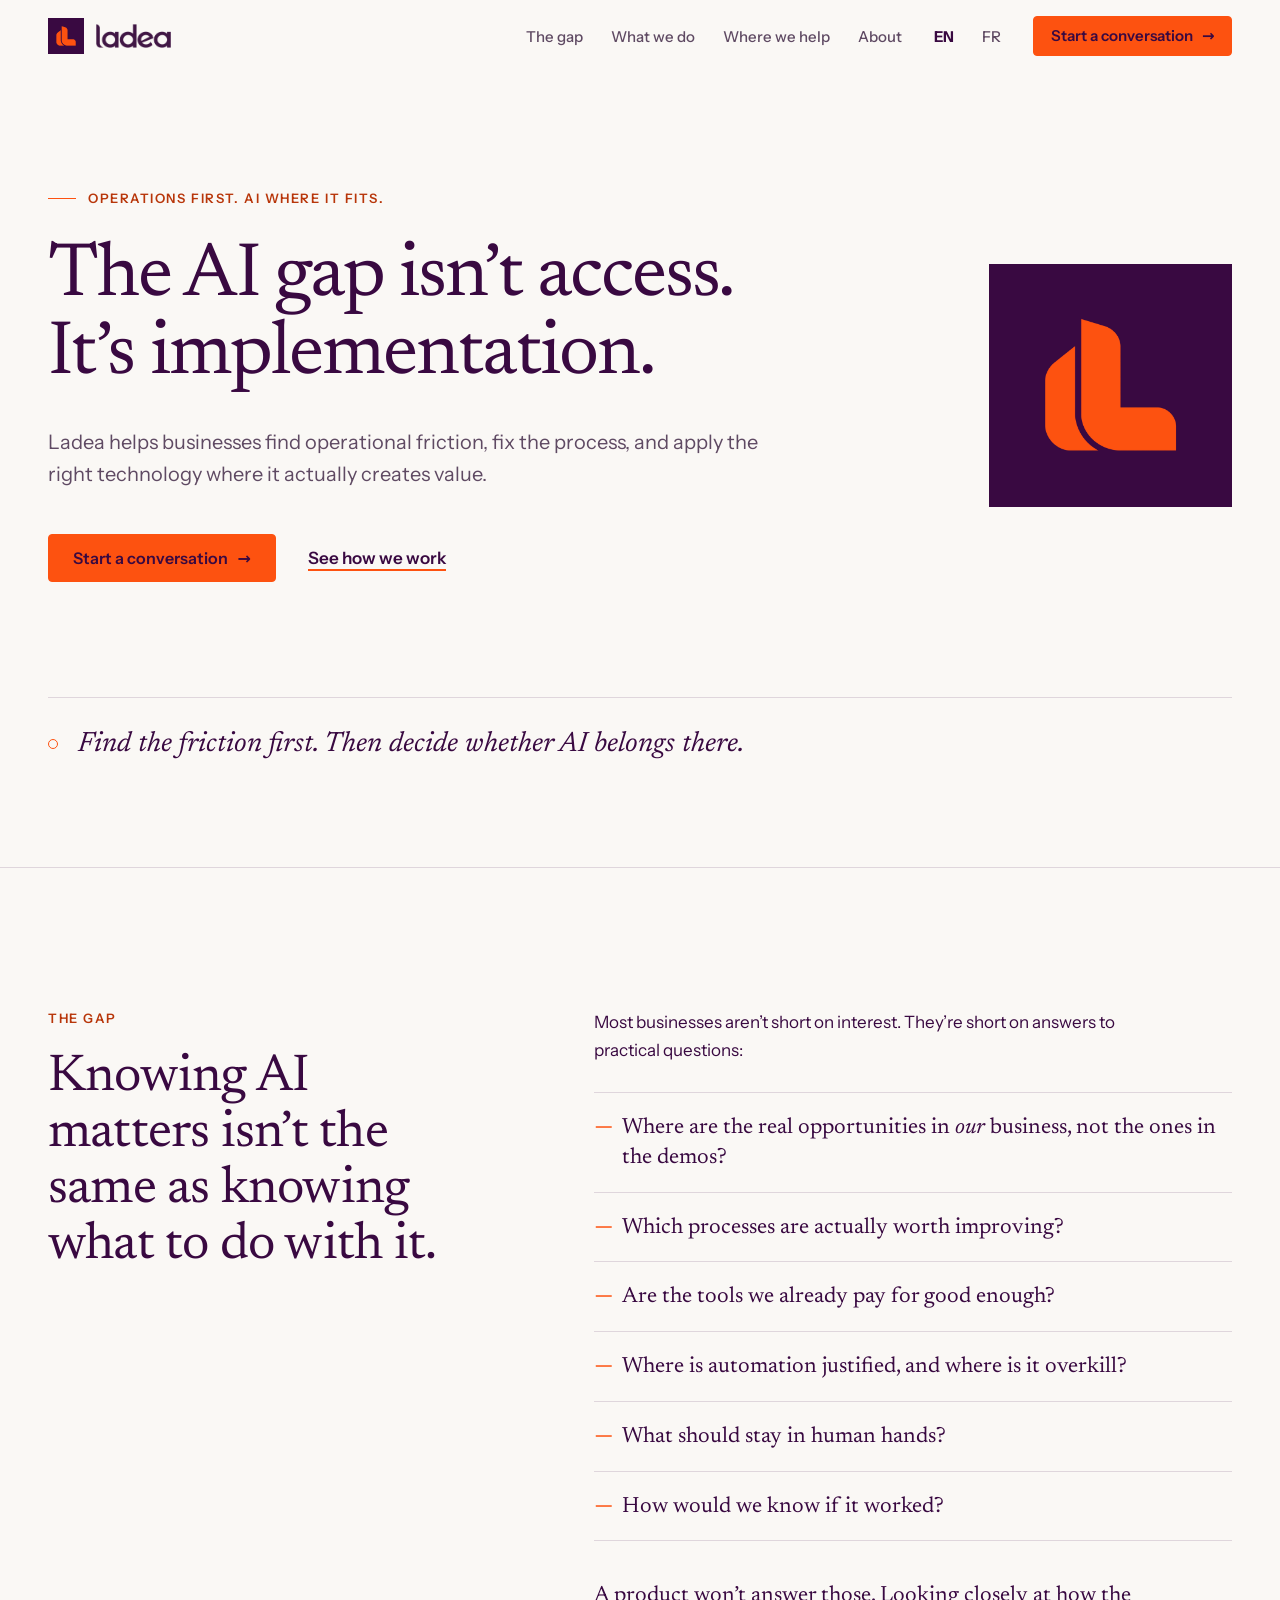
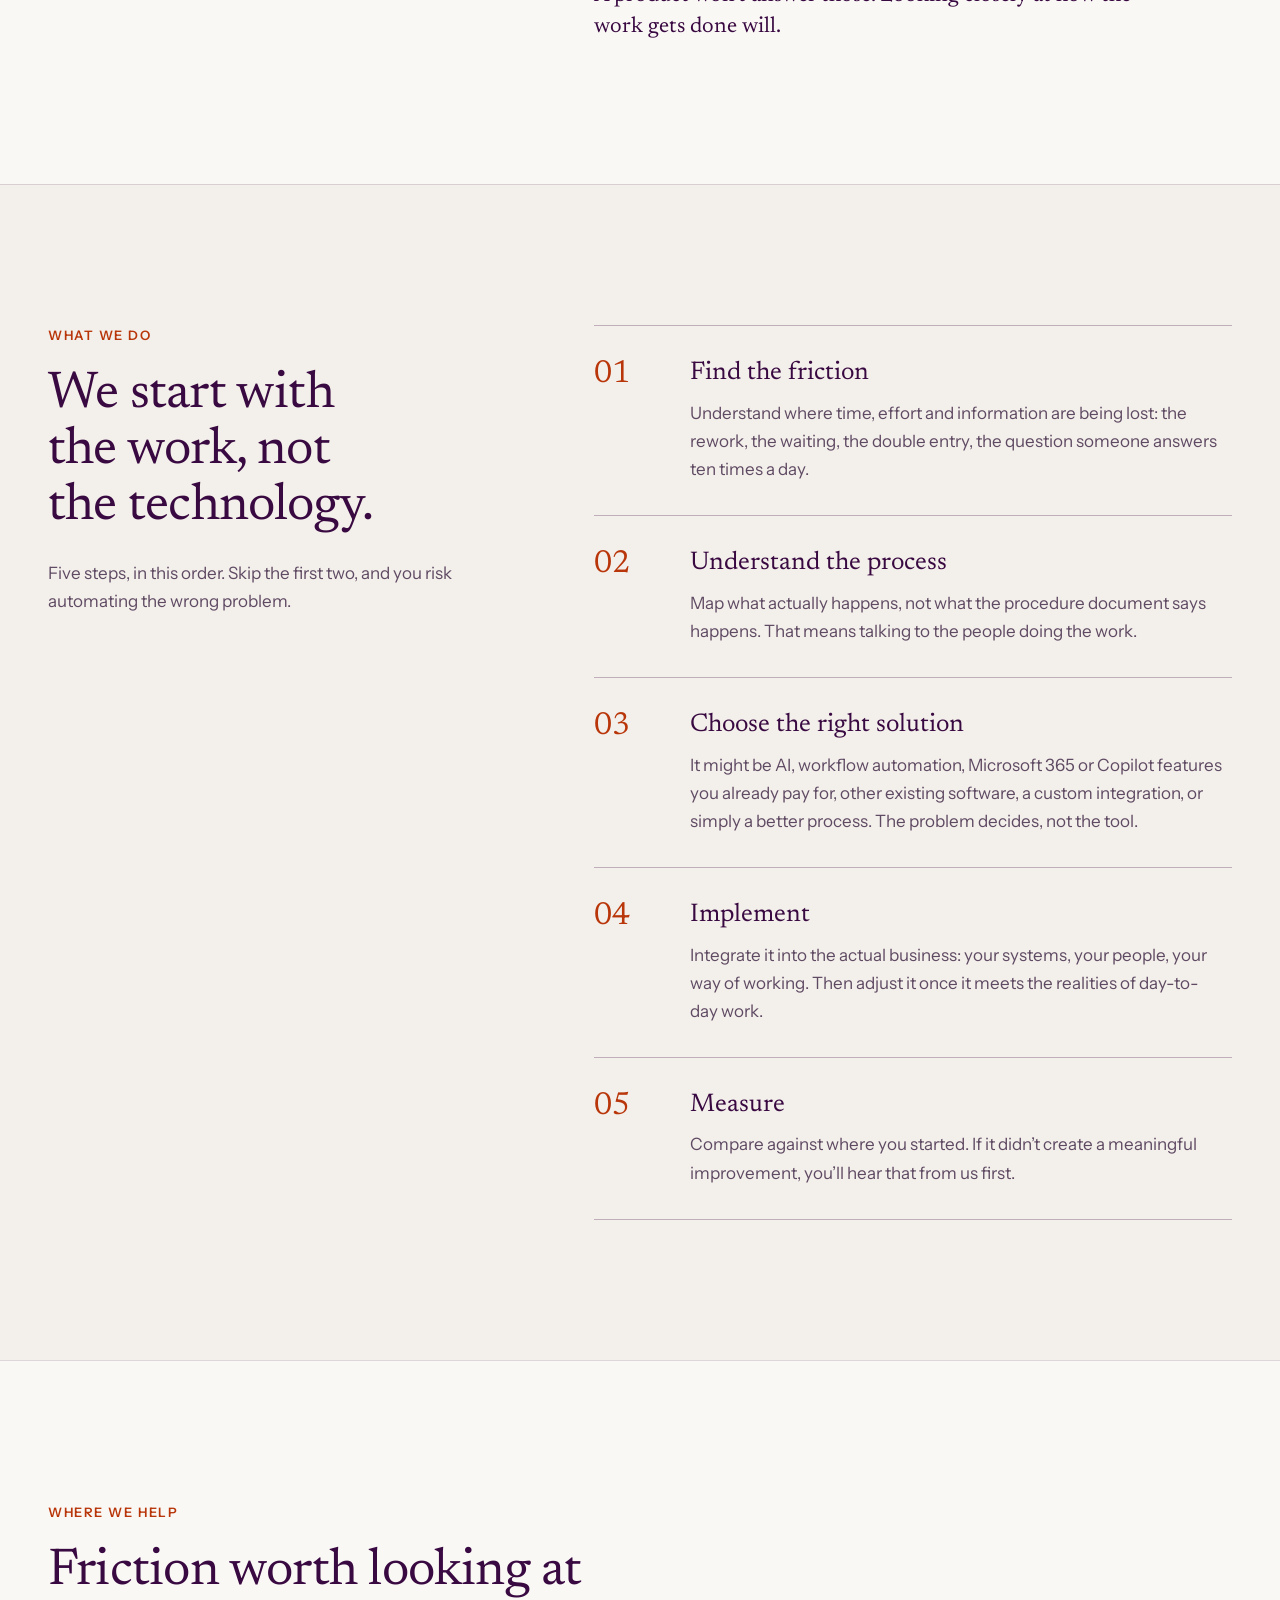
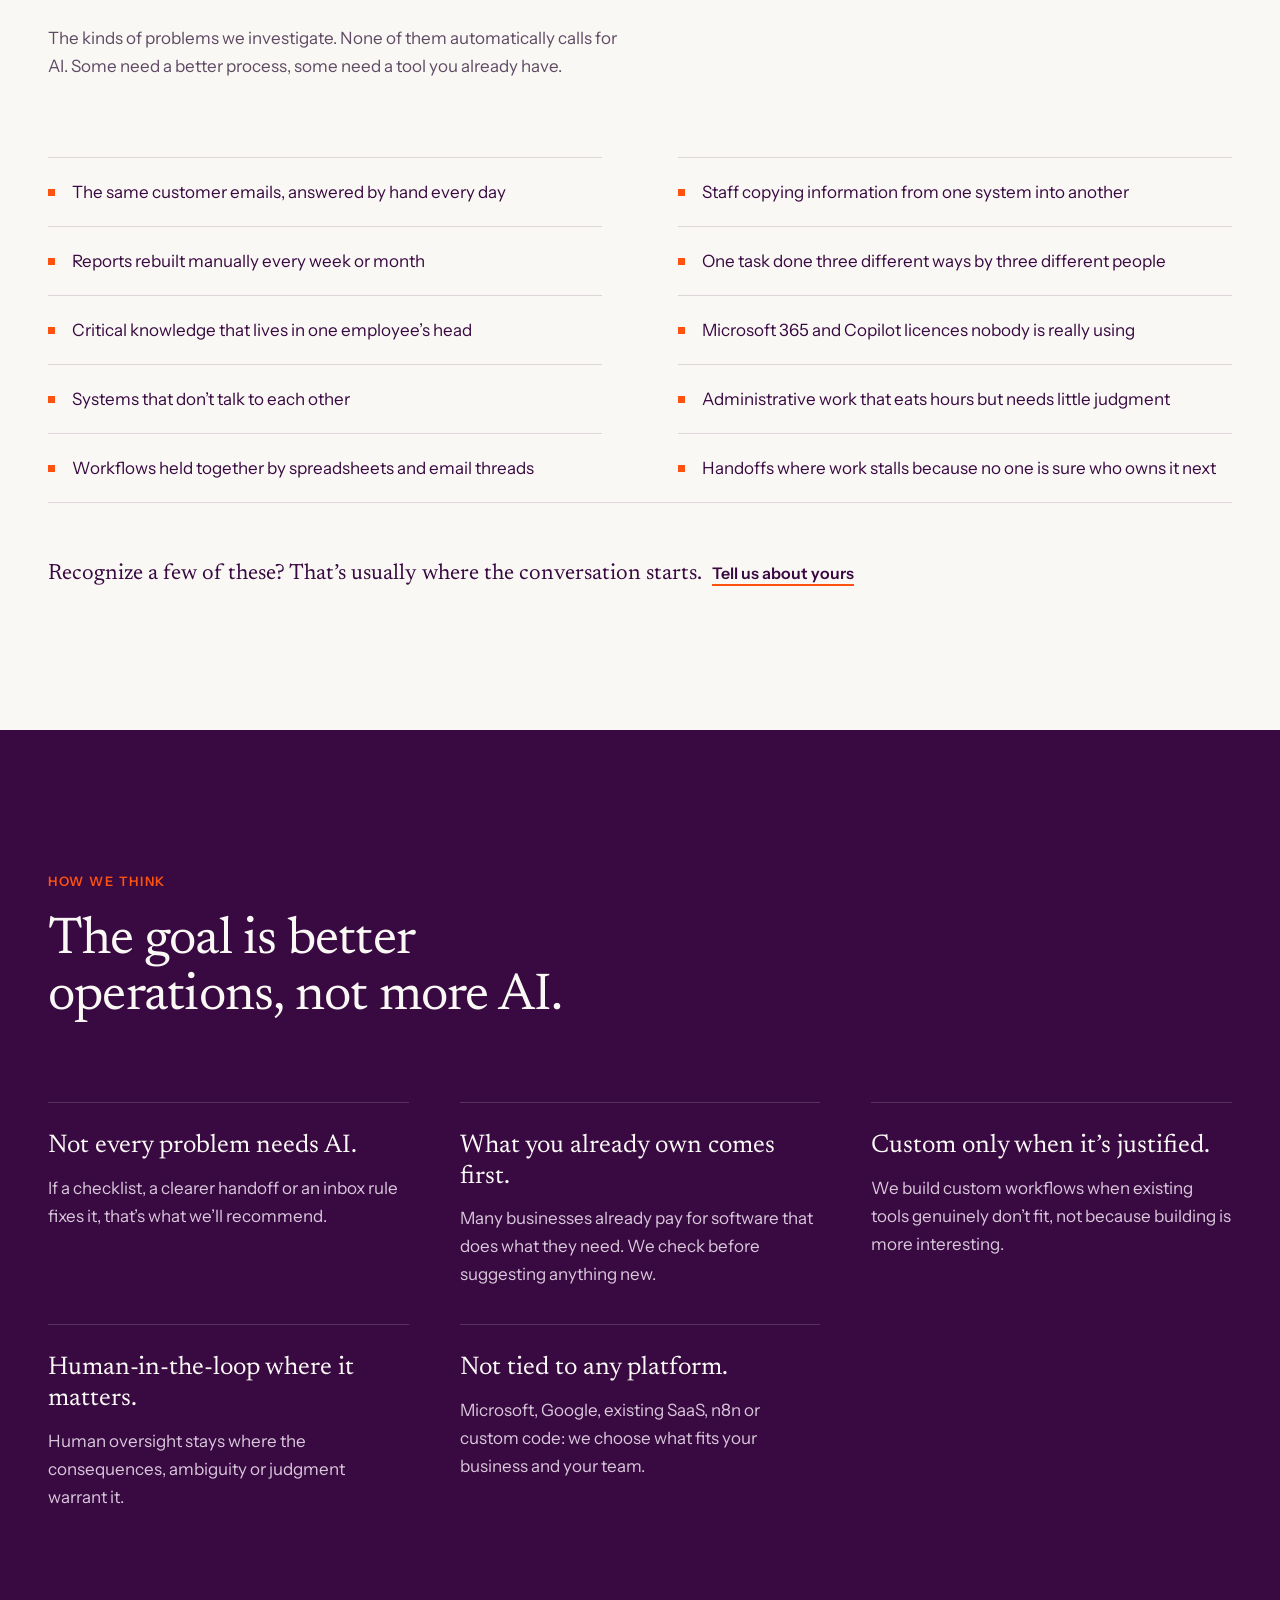
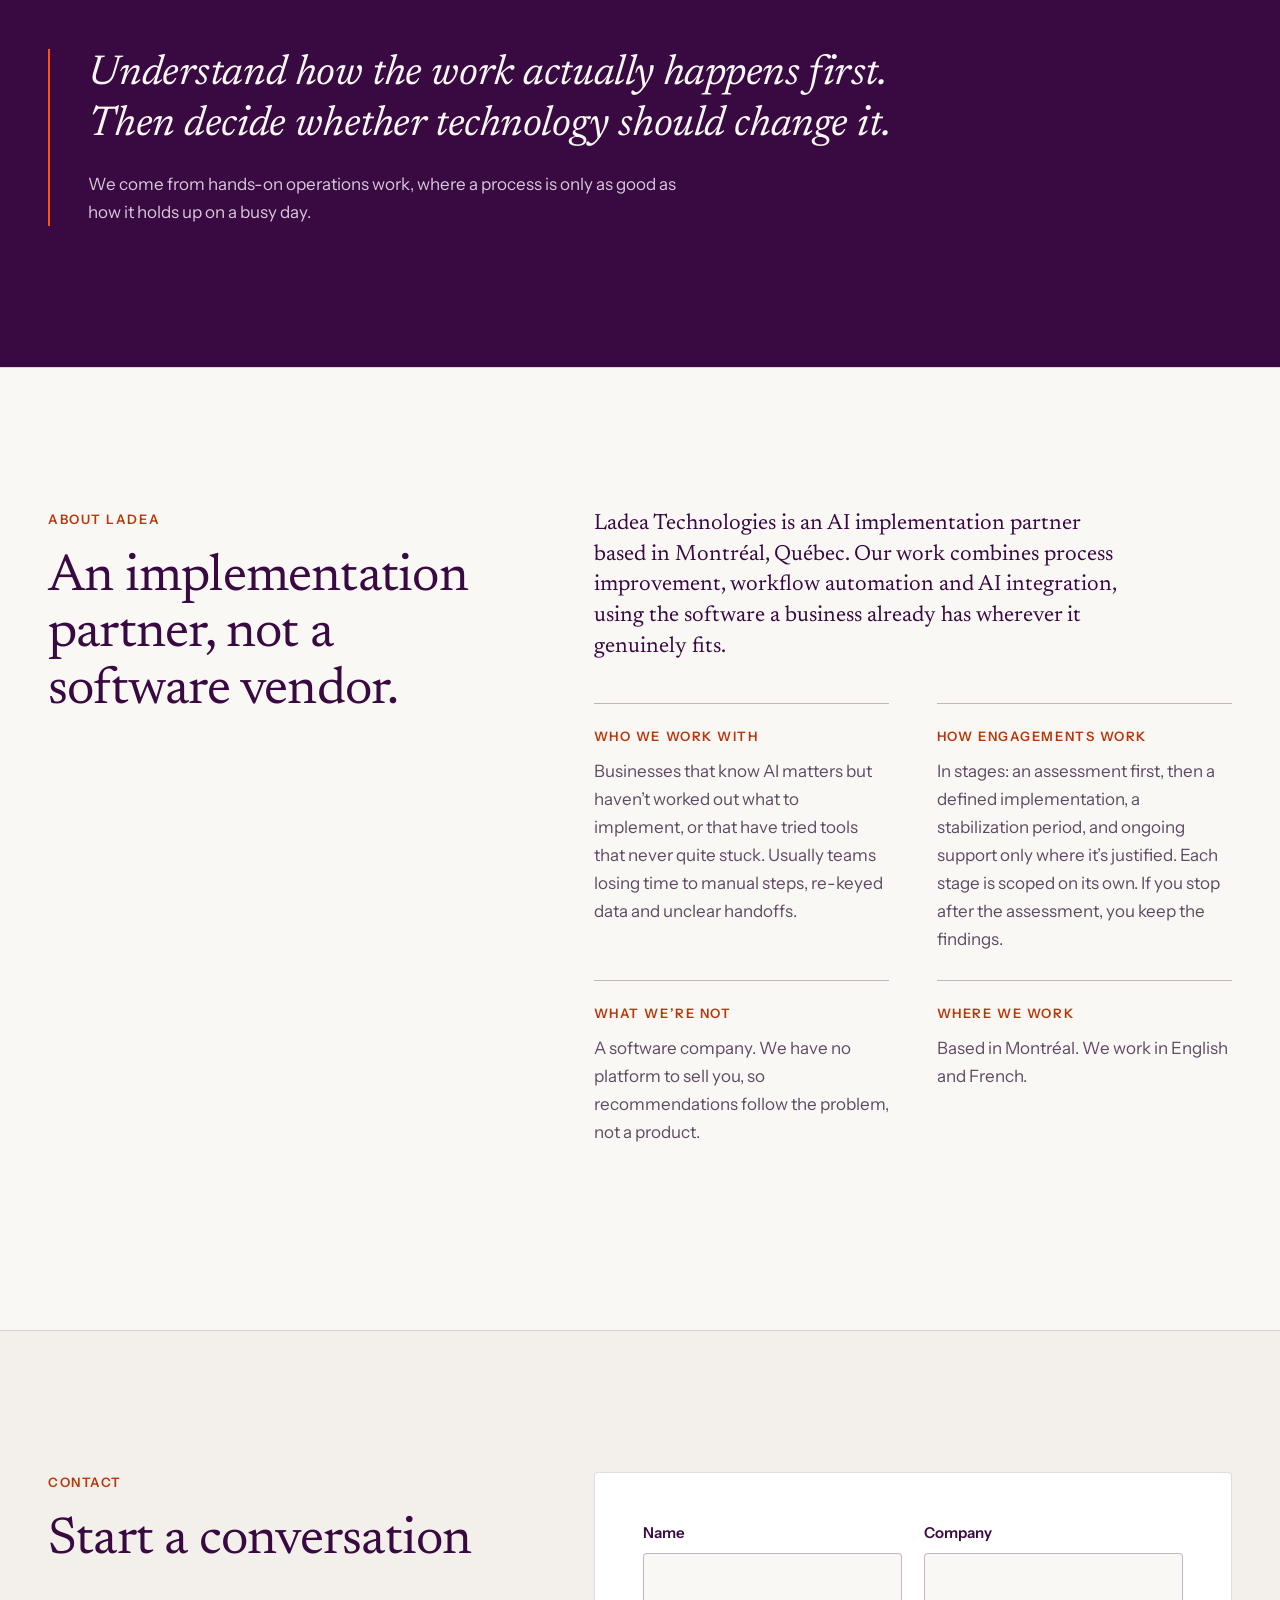
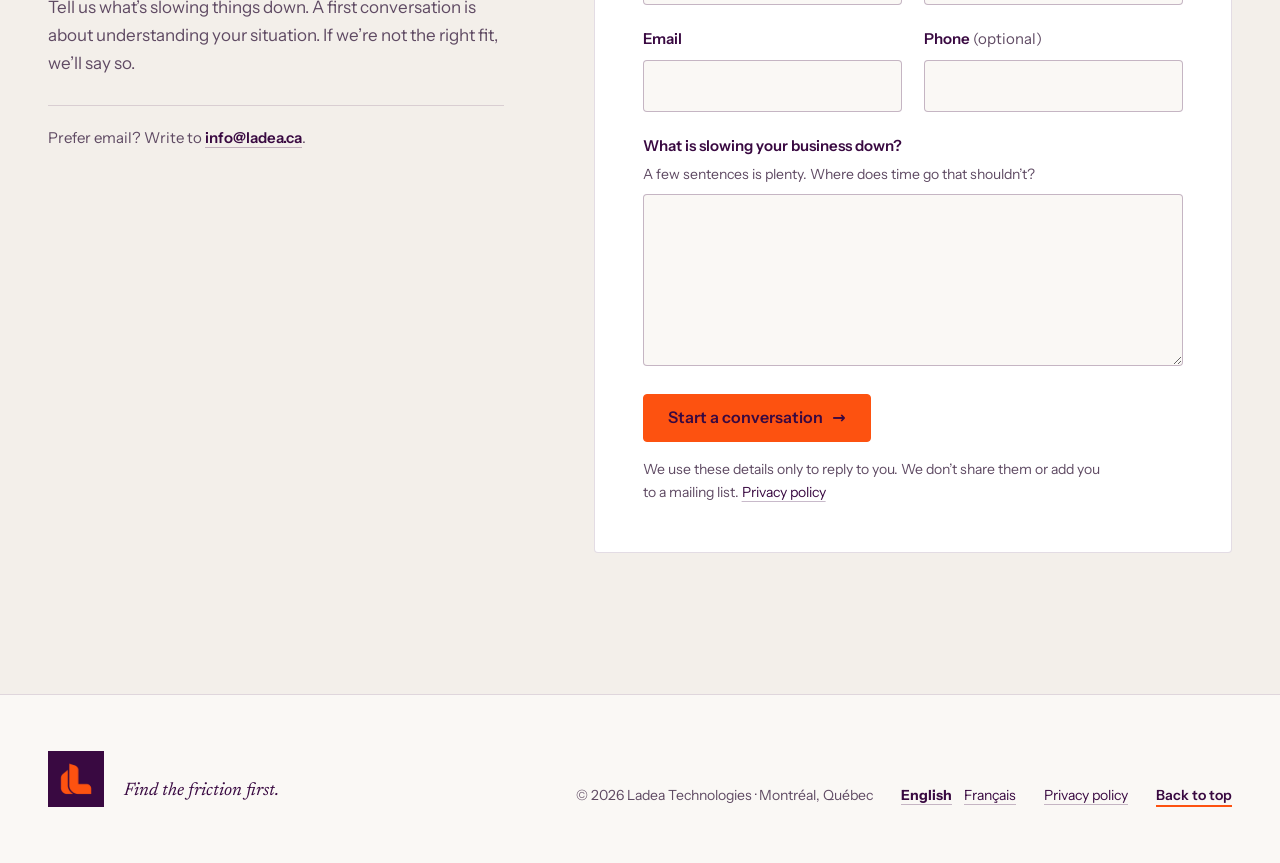
==== commit 2f2cd3cd: "Rebrand to aubergine and vermilion with the new Ladea logos Visual-only change: palette, logo assets" ====
--- a/public/index.html
+++ b/public/index.html
@@ -13,7 +13,7 @@
   <link rel="alternate" hreflang="fr" href="https://ladea.ca/fr/">
   <link rel="alternate" hreflang="x-default" href="https://ladea.ca/">
   
-  <meta name="theme-color" content="#F8F6F1">
+  <meta name="theme-color" content="#FAF8F5">
   <meta name="color-scheme" content="light">
 
   <!-- Open Graph / social previews -->
@@ -35,9 +35,9 @@
   <meta name="twitter:image" content="https://ladea.ca/assets/og-image.png">
   <meta name="twitter:image:alt" content="Ladea logo with the line: Find the friction first. Then decide whether AI belongs there.">
 
-  <!-- Icons (placeholders generated from the logo mark; replace when final icons exist) -->
-  <link rel="icon" href="favicon.svg" type="image/svg+xml">
-  <link rel="icon" href="favicon.ico" sizes="32x32">
+  <!-- Icons: the L icon tile (generated by brand/make-assets.py) -->
+  <link rel="icon" href="favicon.ico" sizes="16x16 32x32 48x48">
+  <link rel="icon" href="favicon-192.png" type="image/png" sizes="192x192">
   <link rel="apple-touch-icon" href="apple-touch-icon.png">
 
   <!-- Self-hosted fonts: no third-party requests -->
@@ -56,8 +56,8 @@
   <header class="site-header" data-header>
     <div class="container header-inner">
       <a class="brand" href="#top" aria-label="Ladea, back to top">
-        <img class="brand-mark" src="assets/ladea-mark.svg" alt="" width="18" height="33">
-        <img class="brand-word" src="assets/ladea-wordmark.svg" alt="Ladea" width="78" height="21">
+        <img class="brand-mark" src="assets/ladea-icon-256.png" alt="" width="36" height="36">
+        <img class="brand-word" src="assets/ladea-wordmark.png" alt="Ladea" width="75" height="24">
       </a>
 
             
@@ -104,7 +104,7 @@
           </div>
         </div>
         <figure class="hero-mark" aria-hidden="true">
-          <img src="assets/ladea-mark.svg" alt="" width="966" height="1781">
+          <img src="assets/ladea-icon-800.png" alt="" width="800" height="800">
         </figure>
       </div>
       <div class="container">
@@ -375,7 +375,7 @@
           </form>
 
           <div class="form-success" data-form-success tabindex="-1" hidden>
-            <img src="assets/ladea-mark.svg" alt="" width="24" height="44">
+            <img src="assets/ladea-icon-256.png" alt="" width="44" height="44">
             <h3>Thank you. Your message is in.</h3>
             <p>We’ll read it properly and get back to you soon.</p>
           </div>
@@ -388,7 +388,7 @@
   <footer class="site-footer">
     <div class="container footer-inner">
       <div class="footer-brand">
-        <img src="assets/ladea-logo.svg" alt="Ladea" width="60" height="70">
+        <img src="assets/ladea-icon-256.png" alt="Ladea" width="56" height="56">
         <p>Find the friction first.</p>
       </div>
       <div class="footer-meta">
--- a/public/styles.css
+++ b/public/styles.css
@@ -5,9 +5,9 @@
    2. Tokens           6. Hero              10. Timeline
    3. Base             7. Sections          11. Contact form
    4. Utilities        8. Lists & steps     12. Footer / motion / print
-   Colours come from the logo: navy #08394B, gold #C4A070.
-   Gold is decorative on light backgrounds (low contrast); use --gold-text
-   for any gold-coloured text on paper.
+   Colours come from the logos: aubergine #390941, vermilion #FD5210.
+   Vermilion is a fill and decorative colour on light backgrounds (3.1:1);
+   use --vermilion-text for any vermilion-coloured text on paper.
    ========================================================================== */
 
 /* 1. Fonts — self-hosted, SIL Open Font License (see fonts/OFL-*.txt) ----- */
@@ -35,20 +35,20 @@
 
 /* 2. Tokens --------------------------------------------------------------- */
 :root {
-  --paper: #F8F6F1;
-  --paper-alt: #F0EDE5;
+  --paper: #FAF8F5;        /* soft warm white */
+  --paper-alt: #F3EFEA;
   --white: #FFFFFF;
-  --ink: #0B2530;          /* body text          14.7:1 on paper */
-  --navy: #08394B;         /* brand navy         11.5:1 on paper */
-  --navy-deep: #062C3A;
-  --muted: #4A5D66;        /* secondary text      6.4:1 on paper */
-  --gold: #C4A070;         /* brand gold — decorative on paper; 5.1:1 on navy */
-  --gold-text: #7F6034;    /* gold for text on paper, 5.4:1 */
-  --on-dark: #F8F6F1;
-  --on-dark-muted: #B9C8CE; /* 7.2:1 on navy */
-  --line: rgba(8, 57, 75, 0.14);
-  --line-strong: rgba(8, 57, 75, 0.28);
-  --line-dark: rgba(248, 246, 241, 0.16);
+  --ink: #390941;          /* body text = brand aubergine   15.4:1 on paper */
+  --aubergine: #390941;    /* from the L icon background    15.4:1 on paper */
+  --aubergine-deep: #2A0630;
+  --muted: #5F4A63;        /* secondary text      7.5:1 on paper, 6.9:1 on paper-alt */
+  --vermilion: #FD5210;    /* from the L icon — fills and decoration; aubergine text on it is 5.0:1 */
+  --vermilion-text: #B8360A; /* vermilion for text on paper, 5.6:1 (5.1:1 on paper-alt) */
+  --on-dark: #FAF8F5;
+  --on-dark-muted: #D9C8DB; /* 10.3:1 on aubergine */
+  --line: rgba(57, 9, 65, 0.14);
+  --line-strong: rgba(57, 9, 65, 0.28);
+  --line-dark: rgba(250, 248, 245, 0.16);
   --error: #A12A1F;
 
   --font-serif: "Newsreader", "Iowan Old Style", "Palatino Linotype", Georgia, serif;
@@ -98,21 +98,21 @@
   font-family: var(--font-serif);
   font-weight: 400;
   letter-spacing: -0.015em;
-  color: var(--navy);
+  color: var(--aubergine);
   text-wrap: balance;
 }
 h2 { font-size: clamp(2rem, 1.4rem + 2.4vw, 3.25rem); line-height: 1.08; }
-h3 { font-size: 1.125rem; font-weight: 600; line-height: 1.35; color: var(--navy); }
+h3 { font-size: 1.125rem; font-weight: 600; line-height: 1.35; color: var(--aubergine); }
 p { text-wrap: pretty; }
 em { font-style: italic; }
 
 a { color: inherit; }
 :focus-visible {
-  outline: 2px solid var(--navy);
+  outline: 2px solid var(--aubergine);
   outline-offset: 3px;
   border-radius: 2px;
 }
-::selection { background: rgba(196, 160, 112, 0.35); }
+::selection { background: rgba(253, 82, 16, 0.25); }
 
 /* 4. Utilities ------------------------------------------------------------ */
 .container {
@@ -129,7 +129,7 @@
 }
 .skip-link {
   position: absolute; left: 16px; top: -100px; z-index: 100;
-  background: var(--navy); color: var(--on-dark);
+  background: var(--aubergine); color: var(--on-dark);
   padding: 10px 16px; border-radius: var(--radius); text-decoration: none;
 }
 .skip-link:focus { top: 16px; }
@@ -137,34 +137,34 @@
 .button {
   display: inline-flex; align-items: center; gap: 0.6em;
   min-height: 48px; padding: 0.8em 1.5em;
-  background: var(--navy); color: var(--on-dark);
-  border: 1px solid var(--navy); border-radius: var(--radius);
+  background: var(--vermilion); color: var(--aubergine);
+  border: 1px solid var(--vermilion); border-radius: var(--radius);
   font: 600 1rem/1.2 var(--font-sans);
   text-decoration: none; cursor: pointer;
-  transition: background-color 0.2s var(--ease);
+  transition: background-color 0.2s var(--ease), border-color 0.2s var(--ease), color 0.2s var(--ease);
 }
 .button::after {
   content: "→";
   transition: transform 0.2s var(--ease);
 }
-.button:hover { background: var(--navy-deep); }
-.button:active { background: #04212C; }
+.button:hover { background: var(--aubergine); border-color: var(--aubergine); color: var(--on-dark); }
+.button:active { background: var(--aubergine-deep); border-color: var(--aubergine-deep); color: var(--on-dark); }
 .button:hover::after { transform: translateX(3px); }
 .button[disabled] { opacity: 0.6; cursor: progress; }
 .button-small { min-height: 40px; padding: 0.55em 1.1em; font-size: 0.9375rem; }
 
 .text-link {
-  color: var(--navy); font-weight: 600;
-  text-decoration: underline; text-decoration-color: var(--gold);
+  color: var(--aubergine); font-weight: 600;
+  text-decoration: underline; text-decoration-color: var(--vermilion);
   text-decoration-thickness: 2px; text-underline-offset: 5px;
   transition: text-decoration-color 0.2s var(--ease);
 }
-.text-link:hover { text-decoration-color: var(--navy); }
-.text-link:active { color: var(--navy-deep); }
+.text-link:hover { text-decoration-color: var(--aubergine); }
+.text-link:active { color: var(--aubergine-deep); }
 
 /* Inline links (privacy, email, footer, language switch): one shared style */
 .form-privacy a, .contact-email a, .legal-section a, .footer-meta a:not(.text-link) {
-  color: var(--navy);
+  color: var(--aubergine);
   text-decoration: underline;
   text-decoration-thickness: 1px;
   text-underline-offset: 4px;
@@ -172,9 +172,9 @@
   transition: text-decoration-color 0.2s var(--ease);
 }
 .form-privacy a:hover, .contact-email a:hover, .legal-section a:hover, .footer-meta a:not(.text-link):hover {
-  text-decoration-color: var(--gold);
-}
-.form-privacy a:active, .contact-email a:active, .legal-section a:active, .footer-meta a:active { color: var(--navy-deep); }
+  text-decoration-color: var(--vermilion);
+}
+.form-privacy a:active, .contact-email a:active, .legal-section a:active, .footer-meta a:active { color: var(--aubergine-deep); }
 
 /* 5. Header & nav --------------------------------------------------------- */
 .site-header {
@@ -188,9 +188,9 @@
   display: flex; align-items: center; justify-content: space-between;
   height: var(--header-h); gap: 24px;
 }
-.brand { display: inline-flex; align-items: flex-end; gap: 10px; text-decoration: none; }
-.brand-mark { height: 34px; width: auto; }
-.brand-word { height: 19px; width: auto; margin-bottom: 1px; }
+.brand { display: inline-flex; align-items: center; gap: 12px; text-decoration: none; }
+.brand-mark { height: 36px; width: 36px; }
+.brand-word { height: 24px; width: auto; }
 
 .site-nav { display: flex; align-items: center; gap: 32px; }
 .site-nav ul { display: flex; gap: 28px; }
@@ -199,7 +199,7 @@
   text-decoration: none; transition: color 0.2s var(--ease);
 }
 .site-nav a:not(.button):hover,
-.site-nav a[aria-current] { color: var(--navy); }
+.site-nav a[aria-current] { color: var(--aubergine); }
 .lang-switch { display: flex; gap: 12px; }
 .lang-switch a, .footer-meta a, .site-nav ul a { display: inline-block; padding-block: 11px; margin-block: -11px; }
 .hero-actions .text-link, .closing-inline .text-link { padding-block: 10px; margin-block: -10px; }
@@ -214,7 +214,7 @@
   .nav-toggle {
     display: inline-flex; align-items: center; justify-content: center;
     width: 44px; height: 44px; margin-right: -10px;
-    background: none; border: 0; cursor: pointer; color: var(--navy);
+    background: none; border: 0; cursor: pointer; color: var(--aubergine);
   }
   .nav-toggle-bars,
   .nav-toggle-bars::before,
@@ -236,7 +236,7 @@
     flex-direction: column; align-items: stretch; gap: 24px;
     padding: 24px var(--gutter) 32px;
     background: var(--paper); border-bottom: 1px solid var(--line);
-    box-shadow: 0 24px 40px -24px rgba(8, 57, 75, 0.25);
+    box-shadow: 0 24px 40px -24px rgba(57, 9, 65, 0.25);
     visibility: hidden; opacity: 0; transform: translateY(-8px);
     transition: opacity 0.2s var(--ease), transform 0.2s var(--ease), visibility 0s 0.2s;
   }
@@ -246,7 +246,7 @@
   }
   .site-nav ul { flex-direction: column; gap: 0; }
   .site-nav ul li a:not(.button) {
-    display: block; padding: 14px 0; margin: 0; font-size: 1.0625rem; color: var(--navy);
+    display: block; padding: 14px 0; margin: 0; font-size: 1.0625rem; color: var(--aubergine);
     border-bottom: 1px solid var(--line);
   }
   /* Language switch: always visible in the header bar; the hamburger controls navigation only */
@@ -259,8 +259,8 @@
     display: inline-block; min-width: 36px; padding: 11px 6px; margin: 0;
     text-align: center; text-decoration: none; color: var(--muted);
   }
-  .lang-switch-bar a:hover { color: var(--navy); }
-  .lang-switch-bar a[aria-current] { color: var(--navy); }
+  .lang-switch-bar a:hover { color: var(--aubergine); }
+  .lang-switch-bar a[aria-current] { color: var(--aubergine); }
   .site-nav .button { justify-content: center; }
   html:not(.js) .header-inner { height: auto; flex-wrap: wrap; padding-block: 14px; }
   html:not(.js) .site-nav { width: 100%; flex-direction: column; align-items: stretch; gap: 16px; }
@@ -278,11 +278,11 @@
 .section-label {
   font-size: 0.8125rem; font-weight: 600;
   letter-spacing: 0.12em; text-transform: uppercase;
-  color: var(--gold-text);
+  color: var(--vermilion-text);
 }
 .eyebrow { display: flex; align-items: center; gap: 12px; }
 .eyebrow::before {
-  content: ""; width: 28px; height: 1px; background: var(--gold);
+  content: ""; width: 28px; height: 1px; background: var(--vermilion);
 }
 .hero-title {
   margin-top: 28px;
@@ -303,7 +303,7 @@
   gap: 16px 32px; margin-top: 44px;
 }
 .hero-mark img {
-  height: clamp(300px, 36vw, 460px); width: auto;
+  height: clamp(160px, 19vw, 250px); width: auto; /* square icon, same column width as the previous tall mark */
 }
 .belief {
   display: flex; align-items: baseline; gap: 20px;
@@ -312,9 +312,9 @@
   border-top: 1px solid var(--line);
   font-family: var(--font-serif); font-style: italic;
   font-size: clamp(1.25rem, 1rem + 1vw, 1.75rem);
-  line-height: 1.35; color: var(--navy);
-}
-.belief-rule { flex: none; width: 10px; height: 10px; border-radius: 50%; border: 1.5px solid var(--gold); transform: translateY(-2px); }
+  line-height: 1.35; color: var(--aubergine);
+}
+.belief-rule { flex: none; width: 10px; height: 10px; border-radius: 50%; border: 1.5px solid var(--vermilion); transform: translateY(-2px); }
 
 @media (max-width: 760px) {
   .hero-grid { grid-template-columns: 1fr; }
@@ -344,7 +344,7 @@
 .closing {
   margin-top: 40px; max-width: 48ch;
   font-family: var(--font-serif); font-size: var(--fs-serif-lead);
-  line-height: 1.4; color: var(--navy);
+  line-height: 1.4; color: var(--aubergine);
 }
 .closing-inline { max-width: none; margin-top: 56px; }
 .closing-inline .text-link { font-family: var(--font-sans); font-size: 1rem; white-space: nowrap; margin-left: 6px; }
@@ -356,9 +356,9 @@
   padding: 18px 0; border-top: 1px solid var(--line);
   font-family: var(--font-serif);
   font-size: var(--fs-serif-lead);
-  line-height: 1.35; color: var(--navy);
-}
-.question-list li::before { content: "—"; content: "—" / ""; color: var(--gold); font-family: var(--font-sans); }
+  line-height: 1.35; color: var(--aubergine);
+}
+.question-list li::before { content: "—"; content: "—" / ""; color: var(--vermilion); font-family: var(--font-sans); }
 
 .step-list { border-bottom: 1px solid var(--line-strong); }
 .step {
@@ -368,7 +368,7 @@
 .step-num,
 .timeline-num {
   font-family: var(--font-serif); font-size: 2rem; line-height: 1;
-  color: var(--gold-text); font-variant-numeric: lining-nums tabular-nums;
+  color: var(--vermilion-text); font-variant-numeric: lining-nums tabular-nums;
 }
 .step h3 { font-family: var(--font-serif); font-weight: 400; font-size: var(--fs-serif-sub); line-height: 1.2; }
 .step p { margin-top: 10px; color: var(--muted); max-width: 54ch; }
@@ -387,7 +387,7 @@
   font-size: 1.0625rem; color: var(--ink);
 }
 .friction-list li::before {
-  content: ""; width: 7px; height: 7px; background: var(--gold);
+  content: ""; width: 7px; height: 7px; background: var(--vermilion);
   transform: translateY(-2px);
 }
 @media (max-width: 700px) {
@@ -396,10 +396,10 @@
 }
 
 /* 9. Principles (dark band) ----------------------------------------------- */
-.section-dark { background: var(--navy); color: var(--on-dark); border-top: 0; }
+.section-dark { background: var(--aubergine); color: var(--on-dark); border-top: 0; }
 .section-dark h2, .section-dark h3 { color: var(--on-dark); }
-.section-dark .section-label { color: var(--gold); }
-.section-dark :focus-visible { outline-color: var(--gold); }
+.section-dark .section-label { color: var(--vermilion); }
+.section-dark :focus-visible { outline-color: var(--vermilion); }
 
 .principle-grid {
   display: grid; grid-template-columns: repeat(6, minmax(0, 1fr));
@@ -425,7 +425,7 @@
 .philosophy {
   margin-top: clamp(56px, 8vw, 104px);
   padding-left: clamp(20px, 3vw, 40px);
-  border-left: 2px solid var(--gold);
+  border-left: 2px solid var(--vermilion);
   max-width: 900px;
 }
 .philosophy blockquote p {
@@ -439,7 +439,7 @@
 .about-lead {
   font-family: var(--font-serif);
   font-size: var(--fs-serif-lead);
-  line-height: 1.4; color: var(--navy);
+  line-height: 1.4; color: var(--aubergine);
   max-width: 44ch;
 }
 .fact-list {
@@ -451,7 +451,7 @@
 .fact dt {
   font-size: 0.8125rem; font-weight: 600;
   letter-spacing: 0.12em; text-transform: uppercase;
-  color: var(--gold-text);
+  color: var(--vermilion-text);
 }
 .fact dd { margin: 10px 0 0; color: var(--muted); }
 @media (max-width: 620px) {
@@ -470,7 +470,7 @@
 .field-row { display: grid; grid-template-columns: 1fr 1fr; gap: 22px; }
 @media (max-width: 560px) { .field-row { grid-template-columns: 1fr; } }
 .field { display: grid; gap: 8px; align-content: start; }
-.field label { font-size: 0.9375rem; font-weight: 600; color: var(--navy); }
+.field label { font-size: 0.9375rem; font-weight: 600; color: var(--aubergine); }
 .optional { font-weight: 400; color: var(--muted); }
 .field-hint { font-size: 0.875rem; color: var(--muted); margin-top: -4px; }
 
@@ -486,11 +486,11 @@
   transition: border-color 0.15s, box-shadow 0.15s, background-color 0.15s;
 }
 .field textarea { resize: vertical; min-height: 150px; }
-.field input:hover, .field textarea:hover { border-color: var(--navy); }
+.field input:hover, .field textarea:hover { border-color: var(--aubergine); }
 .field input:focus, .field textarea:focus {
   outline: none; background: var(--white);
-  border-color: var(--navy);
-  box-shadow: 0 0 0 3px rgba(196, 160, 112, 0.45);
+  border-color: var(--aubergine);
+  box-shadow: 0 0 0 3px rgba(253, 82, 16, 0.35);
 }
 .field [aria-invalid="true"] { border-color: var(--error); background: #FDF7F6; }
 .field-error { font-size: 0.875rem; color: var(--error); min-height: 0; }
@@ -514,7 +514,7 @@
 
 .form-success { display: grid; gap: 12px; justify-items: start; padding-block: 24px; }
 .form-success[hidden] { display: none; }
-.form-success img { height: 44px; width: auto; margin-bottom: 8px; }
+.form-success img { height: 44px; width: 44px; margin-bottom: 8px; }
 .form-success h3 { font-family: var(--font-serif); font-weight: 400; font-size: var(--fs-serif-sub); line-height: 1.2; }
 .form-success p { color: var(--muted); }
 .form-success:focus { outline: none; }
@@ -530,7 +530,7 @@
 .legal-intro {
   margin-top: 32px;
   font-family: var(--font-serif); font-size: var(--fs-serif-lead);
-  line-height: 1.45; color: var(--navy);
+  line-height: 1.45; color: var(--aubergine);
 }
 .legal-section { margin-top: 40px; padding-top: 24px; border-top: 1px solid var(--line); }
 .legal-section h2 { font-size: var(--fs-serif-sub); line-height: 1.2; }
@@ -544,8 +544,8 @@
 .site-footer { padding-block: 56px; border-top: 1px solid var(--line); }
 .footer-inner { display: flex; flex-wrap: wrap; justify-content: space-between; align-items: flex-end; gap: 32px; }
 .footer-brand { display: flex; align-items: flex-end; gap: 20px; }
-.footer-brand img { height: 70px; width: auto; }
-.footer-brand p { font-family: var(--font-serif); font-style: italic; font-size: 1.125rem; color: var(--navy); }
+.footer-brand img { height: 56px; width: 56px; }
+.footer-brand p { font-family: var(--font-serif); font-style: italic; font-size: 1.125rem; color: var(--aubergine); }
 .footer-meta { display: flex; flex-wrap: wrap; align-items: center; gap: 12px 28px; font-size: 0.875rem; color: var(--muted); }
 .footer-meta .text-link { font-size: 0.875rem; }
 
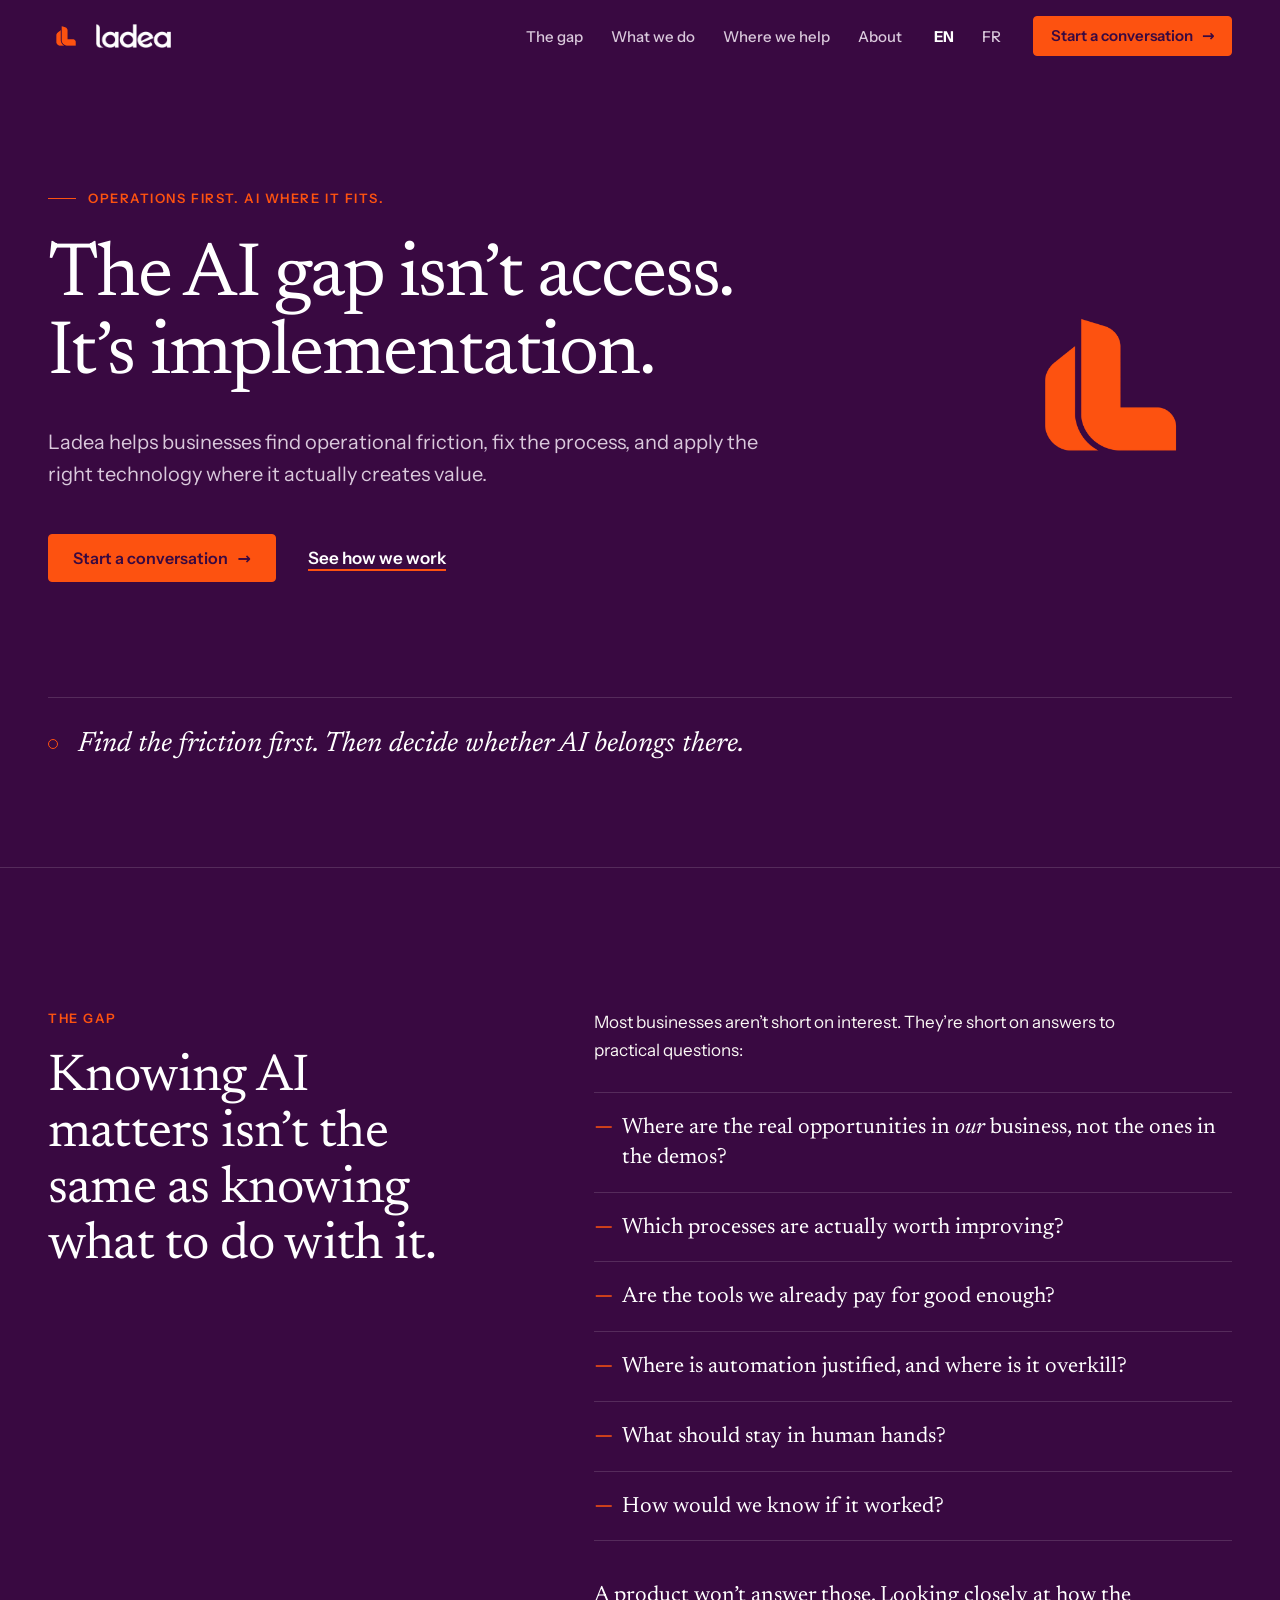
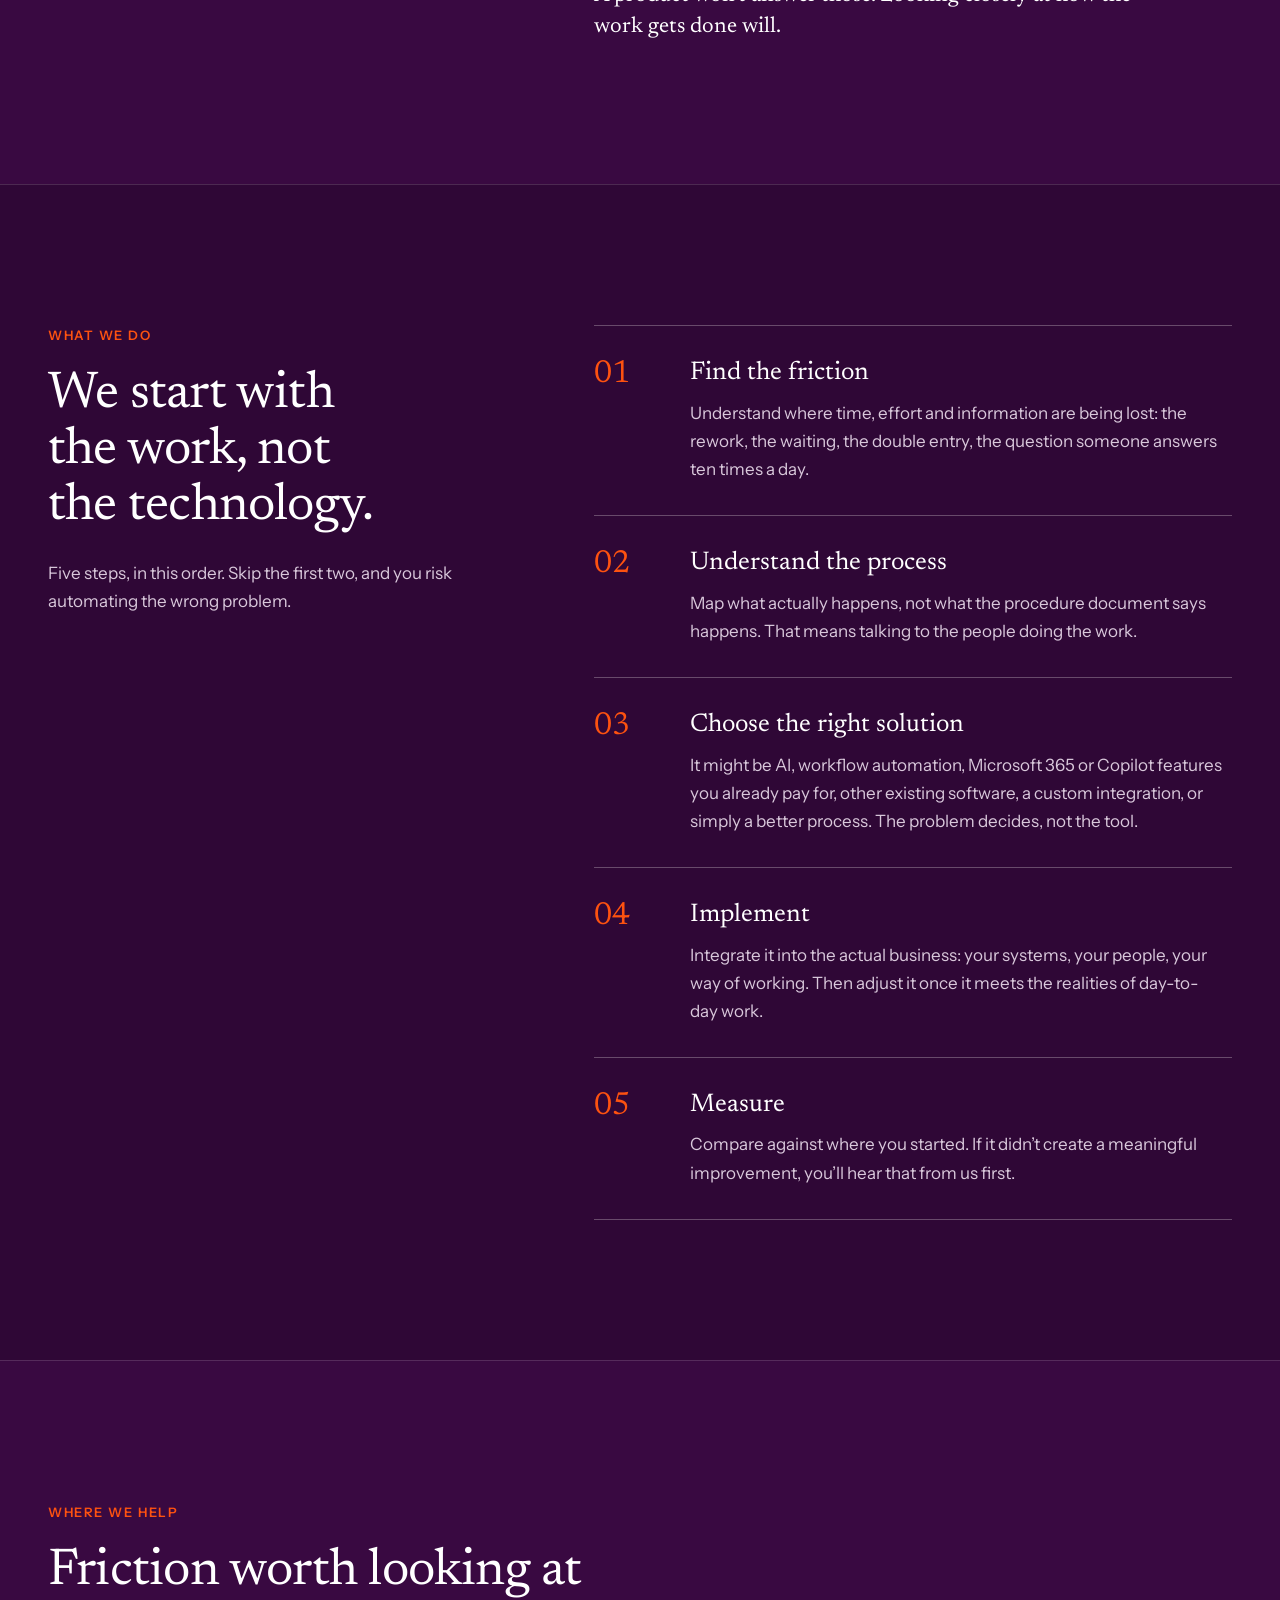
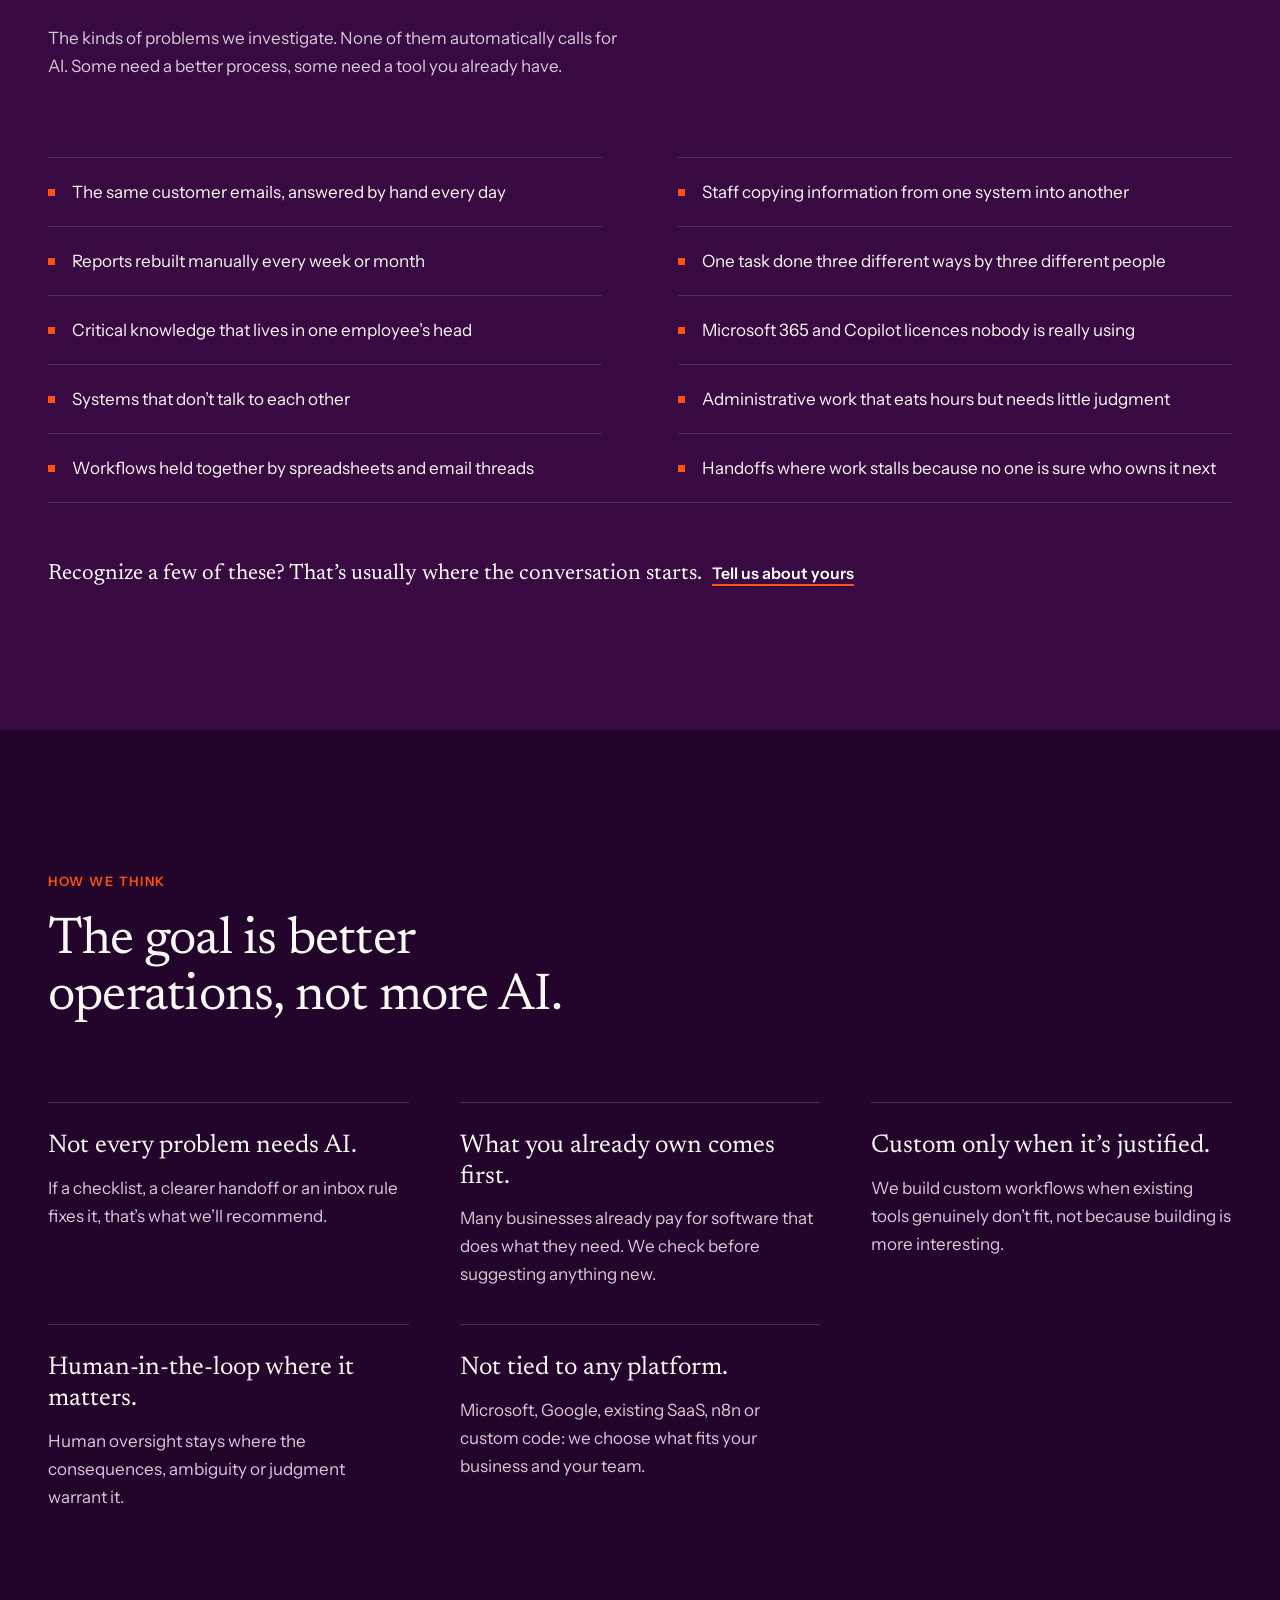
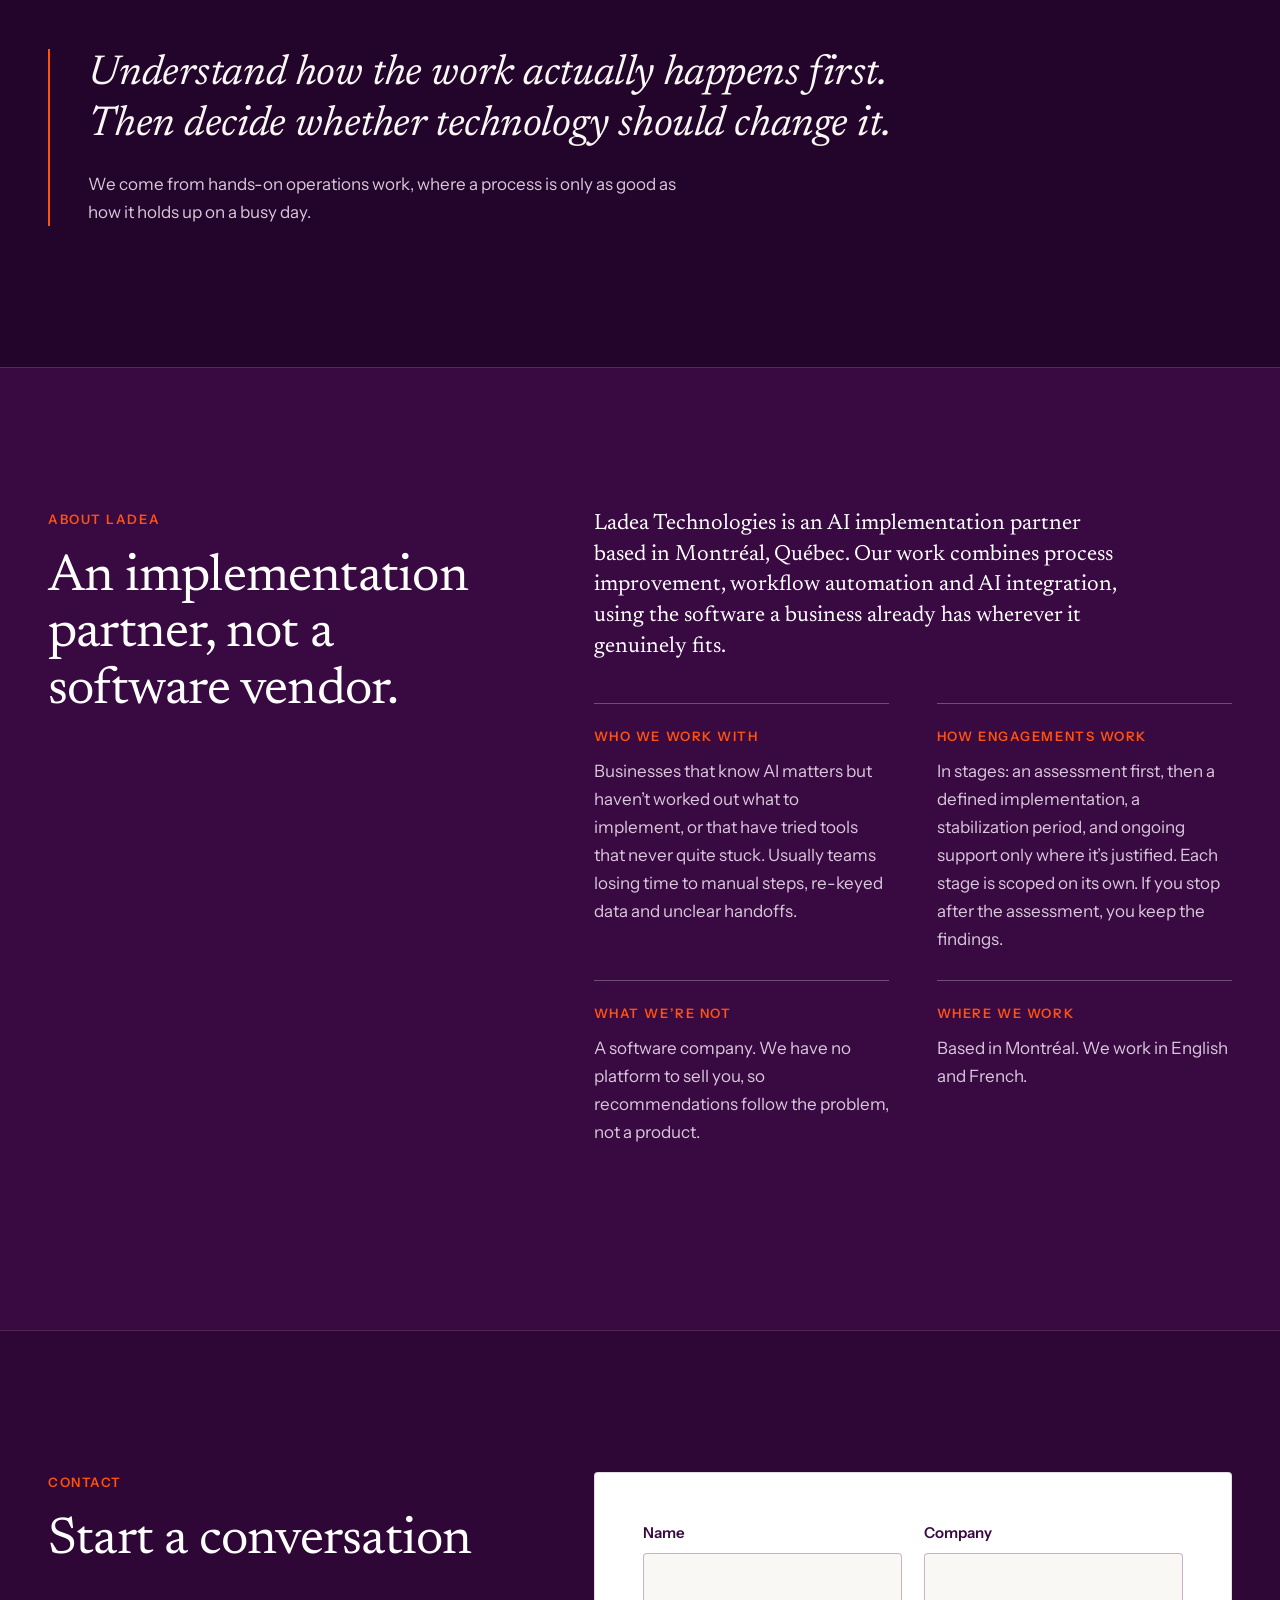
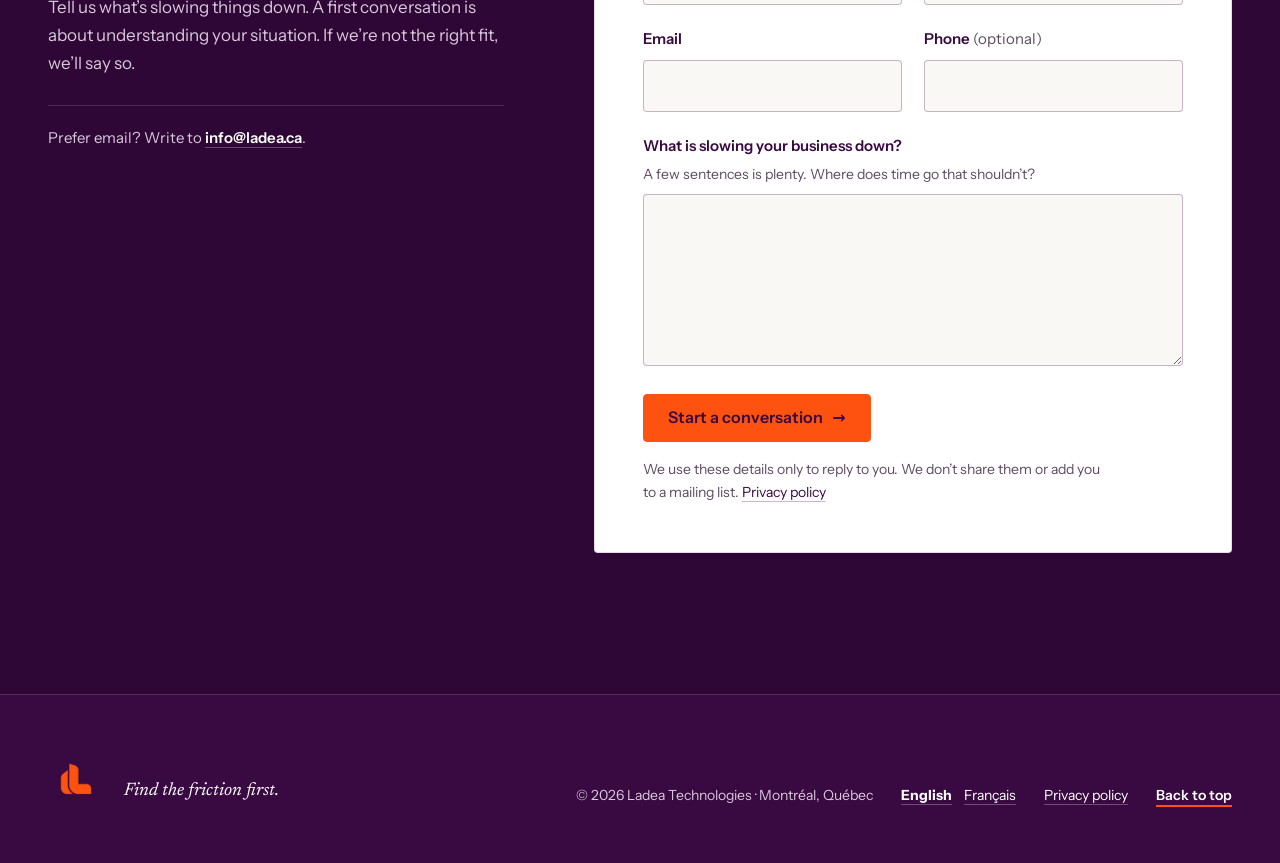
==== commit f0fab260: "Try an aubergine background with white text Variant of the rebrand: the page is aubergine with white" ====
--- a/public/index.html
+++ b/public/index.html
@@ -13,8 +13,8 @@
   <link rel="alternate" hreflang="fr" href="https://ladea.ca/fr/">
   <link rel="alternate" hreflang="x-default" href="https://ladea.ca/">
   
-  <meta name="theme-color" content="#FAF8F5">
-  <meta name="color-scheme" content="light">
+  <meta name="theme-color" content="#390941">
+  <meta name="color-scheme" content="dark">
 
   <!-- Open Graph / social previews -->
   <meta property="og:type" content="website">
@@ -57,7 +57,7 @@
     <div class="container header-inner">
       <a class="brand" href="#top" aria-label="Ladea, back to top">
         <img class="brand-mark" src="assets/ladea-icon-256.png" alt="" width="36" height="36">
-        <img class="brand-word" src="assets/ladea-wordmark.png" alt="Ladea" width="75" height="24">
+        <img class="brand-word" src="assets/ladea-wordmark-white.png" alt="Ladea" width="75" height="24">
       </a>
 
             
--- a/public/styles.css
+++ b/public/styles.css
@@ -6,8 +6,8 @@
    3. Base             7. Sections          11. Contact form
    4. Utilities        8. Lists & steps     12. Footer / motion / print
    Colours come from the logos: aubergine #390941, vermilion #FD5210.
-   Vermilion is a fill and decorative colour on light backgrounds (3.1:1);
-   use --vermilion-text for any vermilion-coloured text on paper.
+   The page is aubergine with white text. The contact form sits on a light
+   card that switches the tokens back (see .form-wrap).
    ========================================================================== */
 
 /* 1. Fonts — self-hosted, SIL Open Font License (see fonts/OFL-*.txt) ----- */
@@ -35,20 +35,29 @@
 
 /* 2. Tokens --------------------------------------------------------------- */
 :root {
-  --paper: #FAF8F5;        /* soft warm white */
-  --paper-alt: #F3EFEA;
+  /* Brand colours, from the logos */
+  --aubergine: #390941;    /* L icon background */
+  --aubergine-deep: #2A0630;
+  --aubergine-band: #23042A; /* "How we think" band, a step darker than the page */
+  --vermilion: #FD5210;    /* L icon letterform */
   --white: #FFFFFF;
-  --ink: #390941;          /* body text = brand aubergine   15.4:1 on paper */
-  --aubergine: #390941;    /* from the L icon background    15.4:1 on paper */
-  --aubergine-deep: #2A0630;
-  --muted: #5F4A63;        /* secondary text      7.5:1 on paper, 6.9:1 on paper-alt */
-  --vermilion: #FD5210;    /* from the L icon — fills and decoration; aubergine text on it is 5.0:1 */
-  --vermilion-text: #B8360A; /* vermilion for text on paper, 5.6:1 (5.1:1 on paper-alt) */
-  --on-dark: #FAF8F5;
-  --on-dark-muted: #D9C8DB; /* 10.3:1 on aubergine */
-  --line: rgba(57, 9, 65, 0.14);
-  --line-strong: rgba(57, 9, 65, 0.28);
+  --warm-white: #FAF8F5;
+
+  /* Page: aubergine background, white text */
+  --paper: var(--aubergine);
+  --paper-alt: #2F0736;    /* alternating sections */
+  --ink: var(--warm-white);  /* body text           15.4:1 on the page */
+  --heading: var(--white);   /* headings, labels    16.1:1 */
+  --muted: #D9C8DB;        /* secondary text      10.3:1 on the page, 11.2:1 on paper-alt */
+  --vermilion-text: var(--vermilion); /* labels, numbers: 5.0:1 on the page, 5.5:1 on paper-alt */
+  --on-dark: var(--warm-white);
+  --on-dark-muted: #D9C8DB;
+  --line: rgba(250, 248, 245, 0.14);
+  --line-strong: rgba(250, 248, 245, 0.28);
   --line-dark: rgba(250, 248, 245, 0.16);
+  --button-hover-bg: var(--white);       /* vermilion button turns white on hover */
+  --button-hover-fg: var(--aubergine);
+  color-scheme: dark;
   --error: #A12A1F;
 
   --font-serif: "Newsreader", "Iowan Old Style", "Palatino Linotype", Georgia, serif;
@@ -98,21 +107,21 @@
   font-family: var(--font-serif);
   font-weight: 400;
   letter-spacing: -0.015em;
-  color: var(--aubergine);
+  color: var(--heading);
   text-wrap: balance;
 }
 h2 { font-size: clamp(2rem, 1.4rem + 2.4vw, 3.25rem); line-height: 1.08; }
-h3 { font-size: 1.125rem; font-weight: 600; line-height: 1.35; color: var(--aubergine); }
+h3 { font-size: 1.125rem; font-weight: 600; line-height: 1.35; color: var(--heading); }
 p { text-wrap: pretty; }
 em { font-style: italic; }
 
 a { color: inherit; }
 :focus-visible {
-  outline: 2px solid var(--aubergine);
+  outline: 2px solid var(--heading);
   outline-offset: 3px;
   border-radius: 2px;
 }
-::selection { background: rgba(253, 82, 16, 0.25); }
+::selection { background: rgba(253, 82, 16, 0.45); }
 
 /* 4. Utilities ------------------------------------------------------------ */
 .container {
@@ -129,7 +138,7 @@
 }
 .skip-link {
   position: absolute; left: 16px; top: -100px; z-index: 100;
-  background: var(--aubergine); color: var(--on-dark);
+  background: var(--vermilion); color: var(--aubergine);
   padding: 10px 16px; border-radius: var(--radius); text-decoration: none;
 }
 .skip-link:focus { top: 16px; }
@@ -147,24 +156,24 @@
   content: "→";
   transition: transform 0.2s var(--ease);
 }
-.button:hover { background: var(--aubergine); border-color: var(--aubergine); color: var(--on-dark); }
-.button:active { background: var(--aubergine-deep); border-color: var(--aubergine-deep); color: var(--on-dark); }
+.button:hover { background: var(--button-hover-bg); border-color: var(--button-hover-bg); color: var(--button-hover-fg); }
+.button:active { background: var(--button-hover-bg); border-color: var(--button-hover-bg); color: var(--button-hover-fg); opacity: 0.85; }
 .button:hover::after { transform: translateX(3px); }
 .button[disabled] { opacity: 0.6; cursor: progress; }
 .button-small { min-height: 40px; padding: 0.55em 1.1em; font-size: 0.9375rem; }
 
 .text-link {
-  color: var(--aubergine); font-weight: 600;
+  color: var(--heading); font-weight: 600;
   text-decoration: underline; text-decoration-color: var(--vermilion);
   text-decoration-thickness: 2px; text-underline-offset: 5px;
   transition: text-decoration-color 0.2s var(--ease);
 }
-.text-link:hover { text-decoration-color: var(--aubergine); }
-.text-link:active { color: var(--aubergine-deep); }
+.text-link:hover { text-decoration-color: var(--heading); }
+.text-link:active { color: var(--heading); }
 
 /* Inline links (privacy, email, footer, language switch): one shared style */
 .form-privacy a, .contact-email a, .legal-section a, .footer-meta a:not(.text-link) {
-  color: var(--aubergine);
+  color: var(--heading);
   text-decoration: underline;
   text-decoration-thickness: 1px;
   text-underline-offset: 4px;
@@ -174,7 +183,7 @@
 .form-privacy a:hover, .contact-email a:hover, .legal-section a:hover, .footer-meta a:not(.text-link):hover {
   text-decoration-color: var(--vermilion);
 }
-.form-privacy a:active, .contact-email a:active, .legal-section a:active, .footer-meta a:active { color: var(--aubergine-deep); }
+.form-privacy a:active, .contact-email a:active, .legal-section a:active, .footer-meta a:active { color: var(--heading); }
 
 /* 5. Header & nav --------------------------------------------------------- */
 .site-header {
@@ -199,7 +208,7 @@
   text-decoration: none; transition: color 0.2s var(--ease);
 }
 .site-nav a:not(.button):hover,
-.site-nav a[aria-current] { color: var(--aubergine); }
+.site-nav a[aria-current] { color: var(--heading); }
 .lang-switch { display: flex; gap: 12px; }
 .lang-switch a, .footer-meta a, .site-nav ul a { display: inline-block; padding-block: 11px; margin-block: -11px; }
 .hero-actions .text-link, .closing-inline .text-link { padding-block: 10px; margin-block: -10px; }
@@ -214,7 +223,7 @@
   .nav-toggle {
     display: inline-flex; align-items: center; justify-content: center;
     width: 44px; height: 44px; margin-right: -10px;
-    background: none; border: 0; cursor: pointer; color: var(--aubergine);
+    background: none; border: 0; cursor: pointer; color: var(--heading);
   }
   .nav-toggle-bars,
   .nav-toggle-bars::before,
@@ -246,7 +255,7 @@
   }
   .site-nav ul { flex-direction: column; gap: 0; }
   .site-nav ul li a:not(.button) {
-    display: block; padding: 14px 0; margin: 0; font-size: 1.0625rem; color: var(--aubergine);
+    display: block; padding: 14px 0; margin: 0; font-size: 1.0625rem; color: var(--heading);
     border-bottom: 1px solid var(--line);
   }
   /* Language switch: always visible in the header bar; the hamburger controls navigation only */
@@ -259,8 +268,8 @@
     display: inline-block; min-width: 36px; padding: 11px 6px; margin: 0;
     text-align: center; text-decoration: none; color: var(--muted);
   }
-  .lang-switch-bar a:hover { color: var(--aubergine); }
-  .lang-switch-bar a[aria-current] { color: var(--aubergine); }
+  .lang-switch-bar a:hover { color: var(--heading); }
+  .lang-switch-bar a[aria-current] { color: var(--heading); }
   .site-nav .button { justify-content: center; }
   html:not(.js) .header-inner { height: auto; flex-wrap: wrap; padding-block: 14px; }
   html:not(.js) .site-nav { width: 100%; flex-direction: column; align-items: stretch; gap: 16px; }
@@ -312,7 +321,7 @@
   border-top: 1px solid var(--line);
   font-family: var(--font-serif); font-style: italic;
   font-size: clamp(1.25rem, 1rem + 1vw, 1.75rem);
-  line-height: 1.35; color: var(--aubergine);
+  line-height: 1.35; color: var(--heading);
 }
 .belief-rule { flex: none; width: 10px; height: 10px; border-radius: 50%; border: 1.5px solid var(--vermilion); transform: translateY(-2px); }
 
@@ -344,7 +353,7 @@
 .closing {
   margin-top: 40px; max-width: 48ch;
   font-family: var(--font-serif); font-size: var(--fs-serif-lead);
-  line-height: 1.4; color: var(--aubergine);
+  line-height: 1.4; color: var(--heading);
 }
 .closing-inline { max-width: none; margin-top: 56px; }
 .closing-inline .text-link { font-family: var(--font-sans); font-size: 1rem; white-space: nowrap; margin-left: 6px; }
@@ -356,7 +365,7 @@
   padding: 18px 0; border-top: 1px solid var(--line);
   font-family: var(--font-serif);
   font-size: var(--fs-serif-lead);
-  line-height: 1.35; color: var(--aubergine);
+  line-height: 1.35; color: var(--heading);
 }
 .question-list li::before { content: "—"; content: "—" / ""; color: var(--vermilion); font-family: var(--font-sans); }
 
@@ -396,7 +405,7 @@
 }
 
 /* 9. Principles (dark band) ----------------------------------------------- */
-.section-dark { background: var(--aubergine); color: var(--on-dark); border-top: 0; }
+.section-dark { background: var(--aubergine-band); color: var(--on-dark); border-top: 0; }
 .section-dark h2, .section-dark h3 { color: var(--on-dark); }
 .section-dark .section-label { color: var(--vermilion); }
 .section-dark :focus-visible { outline-color: var(--vermilion); }
@@ -439,7 +448,7 @@
 .about-lead {
   font-family: var(--font-serif);
   font-size: var(--fs-serif-lead);
-  line-height: 1.4; color: var(--aubergine);
+  line-height: 1.4; color: var(--heading);
   max-width: 44ch;
 }
 .fact-list {
@@ -461,6 +470,17 @@
 /* 11. Contact form -------------------------------------------------------- */
 .section-contact { background: var(--paper-alt); }
 .form-wrap {
+  /* Light card on the dark page: the form keeps dark text on white */
+  --paper: var(--warm-white);
+  --ink: var(--aubergine);
+  --heading: var(--aubergine);
+  --muted: #5F4A63;        /* 7.9:1 on white */
+  --line: rgba(57, 9, 65, 0.14);
+  --line-strong: rgba(57, 9, 65, 0.28);
+  --button-hover-bg: var(--aubergine);
+  --button-hover-fg: var(--warm-white);
+  color-scheme: light;
+  color: var(--ink);
   background: var(--white);
   border: 1px solid var(--line);
   border-radius: var(--radius);
@@ -470,7 +490,7 @@
 .field-row { display: grid; grid-template-columns: 1fr 1fr; gap: 22px; }
 @media (max-width: 560px) { .field-row { grid-template-columns: 1fr; } }
 .field { display: grid; gap: 8px; align-content: start; }
-.field label { font-size: 0.9375rem; font-weight: 600; color: var(--aubergine); }
+.field label { font-size: 0.9375rem; font-weight: 600; color: var(--heading); }
 .optional { font-weight: 400; color: var(--muted); }
 .field-hint { font-size: 0.875rem; color: var(--muted); margin-top: -4px; }
 
@@ -486,10 +506,10 @@
   transition: border-color 0.15s, box-shadow 0.15s, background-color 0.15s;
 }
 .field textarea { resize: vertical; min-height: 150px; }
-.field input:hover, .field textarea:hover { border-color: var(--aubergine); }
+.field input:hover, .field textarea:hover { border-color: var(--heading); }
 .field input:focus, .field textarea:focus {
   outline: none; background: var(--white);
-  border-color: var(--aubergine);
+  border-color: var(--heading);
   box-shadow: 0 0 0 3px rgba(253, 82, 16, 0.35);
 }
 .field [aria-invalid="true"] { border-color: var(--error); background: #FDF7F6; }
@@ -530,7 +550,7 @@
 .legal-intro {
   margin-top: 32px;
   font-family: var(--font-serif); font-size: var(--fs-serif-lead);
-  line-height: 1.45; color: var(--aubergine);
+  line-height: 1.45; color: var(--heading);
 }
 .legal-section { margin-top: 40px; padding-top: 24px; border-top: 1px solid var(--line); }
 .legal-section h2 { font-size: var(--fs-serif-sub); line-height: 1.2; }
@@ -545,7 +565,7 @@
 .footer-inner { display: flex; flex-wrap: wrap; justify-content: space-between; align-items: flex-end; gap: 32px; }
 .footer-brand { display: flex; align-items: flex-end; gap: 20px; }
 .footer-brand img { height: 56px; width: 56px; }
-.footer-brand p { font-family: var(--font-serif); font-style: italic; font-size: 1.125rem; color: var(--aubergine); }
+.footer-brand p { font-family: var(--font-serif); font-style: italic; font-size: 1.125rem; color: var(--heading); }
 .footer-meta { display: flex; flex-wrap: wrap; align-items: center; gap: 12px 28px; font-size: 0.875rem; color: var(--muted); }
 .footer-meta .text-link { font-size: 0.875rem; }
 
@@ -592,6 +612,7 @@
 }
 
 @media print {
+  :root { --paper: #FFFFFF; --paper-alt: #FFFFFF; --ink: #390941; --heading: #390941; --muted: #5F4A63; --line: rgba(57, 9, 65, 0.14); --line-strong: rgba(57, 9, 65, 0.28); }
   .site-header, .hero-actions, .form-wrap, .skip-link { display: none !important; }
   .section-dark { background: none; color: var(--ink); }
   .section-dark h2, .section-dark h3 { color: var(--ink); }
